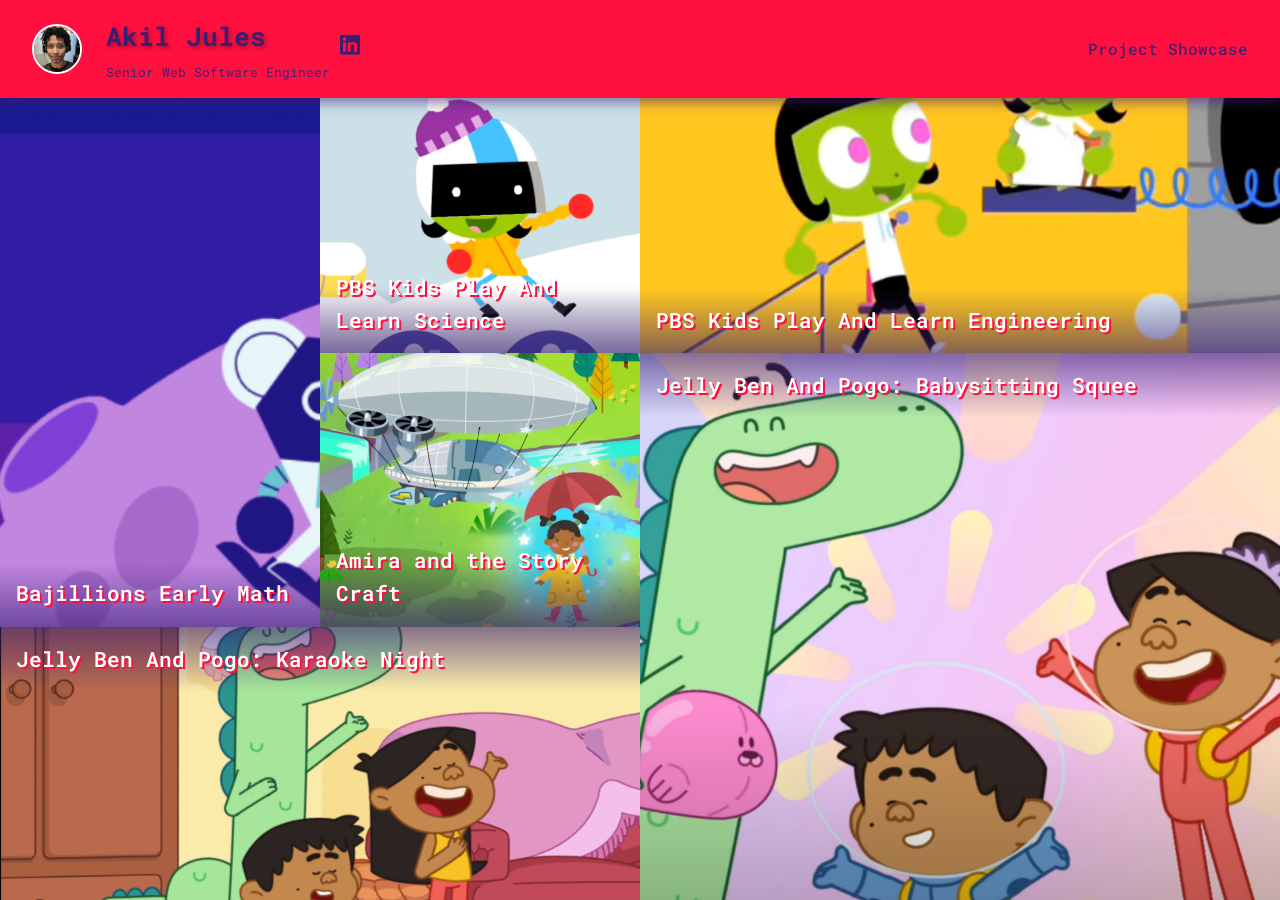
==== index.html @ 569464a8 "Initial commit: Portfolio showcase site with bento-style layout" ====
<!DOCTYPE html>
<html lang="en">
<head>
    <meta charset="UTF-8">
    <meta name="viewport" content="width=device-width, initial-scale=1.0">
    <title>Portfolio Showcase</title>
    <link rel="preconnect" href="https://fonts.googleapis.com">
    <link rel="preconnect" href="https://fonts.gstatic.com" crossorigin>
    <link href="https://fonts.googleapis.com/css2?family=Roboto+Mono:wght@400;600&display=swap" rel="stylesheet">
    <link rel="stylesheet" href="styles.css">
</head>
<body>
    <div class="container">
        <header class="header">
            <img src="./images/profile_picture.jpg" alt="Profile Picture" class="profile-picture">
            <div class="header-text">
                <h1>Akil Jules</h1>
                <p class="subtitle">Senior Web Software Engineer</p>
                <a href="https://www.linkedin.com/in/akiljules/" target="_blank" rel="noopener noreferrer" class="linkedin-link">
                    <svg class="linkedin-logo" viewBox="0 0 24 24" fill="none" xmlns="http://www.w3.org/2000/svg">
                        <path d="M20.447 20.452h-3.554v-5.569c0-1.328-.027-3.037-1.852-3.037-1.853 0-2.136 1.445-2.136 2.939v5.667H9.351V9h3.414v1.561h.046c.477-.9 1.637-1.85 3.37-1.85 3.601 0 4.267 2.37 4.267 5.455v6.286zM5.337 7.433c-1.144 0-2.063-.926-2.063-2.065 0-1.138.92-2.063 2.063-2.063 1.14 0 2.064.925 2.064 2.063 0 1.139-.925 2.065-2.064 2.065zm1.782 13.019H3.555V9h3.564v11.452zM22.225 0H1.771C.792 0 0 .774 0 1.729v20.542C0 23.227.792 24 1.771 24h20.451C23.2 24 24 23.227 24 22.271V1.729C24 .774 23.2 0 22.222 0h.003z"/>
                    </svg>
                </a>
            </div>
            <div class="header-right">
                <span class="project-showcase">Project Showcase</span>
            </div>
        </header>
        
        <main class="bento-grid" id="portfolio-grid">
            <!-- Cards will be dynamically generated here -->
        </main>
    </div>

    <!-- Modal for project details -->
    <div class="modal" id="project-modal">
        <div class="modal-content">
            <span class="close-btn" id="close-modal">&times;</span>
            <div class="modal-header">
                <h2 id="modal-title"></h2>
            </div>
            <div class="modal-body">
                <div class="project-description">
                    <p id="modal-description"></p>
                </div>
                <div class="image-gallery" id="modal-gallery">
                    <!-- Gallery images will be inserted here -->
                </div>
                <div class="modal-actions">
                    <a href="#" id="visit-source" class="visit-btn" target="_blank" rel="noopener noreferrer">
                        Visit Source
                    </a>
                </div>
            </div>
        </div>
    </div>

    <script src="script.js"></script>
</body>
</html>
---- styles.css ----
/* Font Face Declarations */
@font-face {
    font-family: 'Source Sans 3';
    src: url('./fonts/Source_Sans_3/SourceSans3-VariableFont_wght.ttf') format('truetype');
    font-weight: 200 900;
    font-style: normal;
    font-display: swap;
}

@font-face {
    font-family: 'Source Sans 3';
    src: url('./fonts/Source_Sans_3/SourceSans3-Italic-VariableFont_wght.ttf') format('truetype');
    font-weight: 200 900;
    font-style: italic;
    font-display: swap;
}

* {
    margin: 0;
    padding: 0;
    box-sizing: border-box;
}

body {
    font-family: 'Source Sans 3', -apple-system, BlinkMacSystemFont, 'Segoe UI', Roboto, Oxygen, Ubuntu, Cantarell, sans-serif;
    line-height: 1.6;
    color: #333;
    background: #381f74;
    min-height: 100vh;
    overflow-x: hidden;
    overflow-y: auto;
}

.container {
    max-width: 100%;
    width: 100%;
    height: 100vh;
    margin: 0;
    padding: 0;
    overflow-x: hidden;
    overflow-y: auto;
    padding-top: 80px;
}

.header {
    text-align: left;
    margin-bottom: 0;
    color: white;
    width: 100%;
    padding: 1rem 2rem;
    background: #ff103f;
    position: fixed;
    top: 0;
    left: 0;
    z-index: 1000;
    box-shadow: 0 4px 12px rgba(56, 31, 116, 0.6);
    display: flex;
    align-items: center;
    gap: 1rem;
}

.header-text {
    display: flex;
    flex-direction: column;
    gap: 0;
    margin-left: 0.5rem;
}

.header h1 {
    font-family: 'Roboto Mono', monospace;
    font-size: 1.6rem !important;
    font-weight: 600;
    margin: 0;
    color: #381f74;
}

.header .subtitle {
    font-family: 'Roboto Mono', monospace;
    font-size: 0.8rem;
    margin: -0.2rem 0 0 0;
    color: #381f74;
    opacity: 0.9;
}

.header .profile-picture {
    width: 50px;
    height: 50px;
    border-radius: 50%;
    object-fit: cover;
    border: 2px solid white;
}

.header-right {
    display: flex;
    align-items: center;
    justify-content: flex-end;
    margin-left: auto;
}

.project-showcase {
    font-family: 'Roboto Mono', monospace;
    font-size: 1rem;
    font-weight: 500;
    color: #381f74;
    opacity: 0.9;
}

.header-text {
    display: flex;
    flex-direction: column;
    gap: 0;
    margin-left: 0.5rem;
    position: relative;
}

.linkedin-link {
    position: absolute;
    right: -30px;
    top: 50%;
    transform: translateY(-50%);
    transition: all 0.2s ease;
}

.linkedin-link:hover {
    transform: translateY(-50%) scale(1.1);
}

.linkedin-link:hover .linkedin-logo {
    fill: #381f74;
}

.linkedin-logo {
    width: 20px;
    height: 20px;
    fill: #381f74;
    transition: fill 0.2s ease;
}

.header h1 {
    font-size: 3rem;
    font-weight: 700;
    margin-bottom: 0.5rem;
    text-shadow: 2px 2px 4px rgba(0,0,0,0.3);
}

.header p {
    font-size: 1.2rem;
    opacity: 0.9;
}

.bento-grid {
    display: grid;
    grid-template-columns: repeat(4, 1fr);
    gap: 0;
    grid-template-rows: repeat(3, 1fr);
    width: 100%;
    height: calc(100vh - 80px);
    margin: 0;
    overflow: hidden;
}

.project-card {
    background: none;
    border-radius: 0;
    padding: 0;
    cursor: pointer;
    transition: all 0.3s ease;
    box-shadow: none;
    backdrop-filter: none;
    border: none;
    position: relative;
    overflow: hidden;
    display: flex;
    flex-direction: column;
}

.project-card:hover {
    transform: scale(1.01);
    z-index: 10;
    /* Prevent overflow during hover */
    overflow: hidden;
    /* Ensure no layout shift */
    transform-origin: center;
    /* Add soft drop shadow and orange outer glow on hover */
    box-shadow: 2px 4px 3px rgba(56, 31, 116, 0.5), 0 0 15px rgba(255, 114, 16, 0.3);
    border: 2px solid #ff103f;
}

/* Hover overlay effect removed since overlay is gone */

/* Bottom gradient for title readability */
.project-card::after {
    content: '';
    position: absolute;
    bottom: 0;
    left: 0;
    right: 0;
    height: 4rem;
    background: linear-gradient(to top, rgba(56, 31, 116, 0.6) 0%, rgba(56, 31, 116, 0.3) 50%, transparent 100%);
    z-index: 2;
}

/* Top gradient and title positioning for truly bottom row cards */
.project-card:nth-child(5)::after,
.project-card:nth-child(6)::after {
    bottom: auto;
    top: 0;
    background: linear-gradient(to bottom, rgba(56, 31, 116, 0.6) 0%, rgba(56, 31, 116, 0.3) 50%, transparent 100%);
}

.project-card:nth-child(5) .card-title,
.project-card:nth-child(6) .card-title {
    bottom: auto;
    top: 1rem;
}

.card-image {
    position: absolute;
    top: 0;
    left: 0;
    width: 100%;
    height: 100%;
    object-fit: cover;
    border-radius: 0;
    margin: 0;
    z-index: 1;
}

.card-title {
    font-family: 'Roboto Mono', monospace;
    font-size: 1.3rem;
    font-weight: 600;
    margin-bottom: 0;
    color: white;
    position: absolute;
    bottom: 1rem;
    left: 1rem;
    right: 1rem;
    z-index: 3;
    text-shadow: 2px 2px 0px rgba(255, 16, 63, 1);
}

/* Preview text removed - only title shown on cards */

.card-large {
    grid-row: span 2;
}

.card-wide {
    grid-column: span 2;
}

/* Bento box layout with varying sizes */
.project-card:nth-child(1) { 
    grid-row: 1 / 3; 
    grid-column: 1 / 2;
}
.project-card:nth-child(2) { 
    grid-row: 1 / 2; 
    grid-column: 2 / 3;
}
.project-card:nth-child(3) { 
    grid-row: 1 / 2; 
    grid-column: 3 / 5; 
}
.project-card:nth-child(4) { 
    grid-row: 2 / 3; 
    grid-column: 2 / 3;
}
.project-card:nth-child(5) { 
    grid-row: 2 / 4; 
    grid-column: 3 / 5;
}
.project-card:nth-child(6) { 
    grid-row: 3 / 4; 
    grid-column: 1 / 3;
}

/* Modal Styles */
.modal {
    display: none;
    position: fixed;
    z-index: 1000;
    left: 0;
    top: 0;
    width: 100%;
    height: 100%;
    background-color: rgba(0,0,0,0.8);
    backdrop-filter: blur(5px);
}

.modal-content {
    background: #ff103f;
    margin: 2% auto;
    padding: 0;
    border-radius: 0;
    width: 90%;
    max-width: 800px;
    max-height: 90vh;
    overflow-y: auto;
    position: relative;
    animation: modalSlideIn 0.3s ease;
}

@keyframes modalSlideIn {
    from {
        opacity: 0;
        transform: translateY(-50px);
    }
    to {
        opacity: 1;
        transform: translateY(0);
    }
}

.close-btn {
    position: absolute;
    top: 15px;
    right: 25px;
    color: white;
    font-size: 28px;
    font-weight: bold;
    cursor: pointer;
    z-index: 1001;
    background: #ff103f;
    border-radius: 0;
    width: 40px;
    height: 40px;
    display: flex;
    align-items: center;
    justify-content: center;
    border: 2px solid white;
}

.close-btn:hover {
    color: #000;
}

.modal-header {
    padding: 2rem 2rem 1rem 2rem;
    border-bottom: 1px solid #e2e8f0;
    background: #381f74;
}

.modal-header h2 {
    font-family: 'Roboto Mono', monospace;
    font-size: 2rem;
    color: white;
    margin: 0;
}

.modal-body {
    padding: 2rem;
}

.project-description {
    margin-bottom: 2rem;
}

.project-description p {
    font-family: 'Source Sans 3', sans-serif;
    font-size: 1.1rem;
    line-height: 1.7;
    color: #381f74;
}

.image-gallery {
    margin-bottom: 2rem;
}

.gallery-grid {
    display: grid;
    grid-template-columns: repeat(auto-fit, minmax(200px, 1fr));
    gap: 1rem;
    margin-top: 1rem;
}

.gallery-image {
    width: 100%;
    height: 150px;
    object-fit: cover;
    border-radius: 8px;
    border: 1px solid #e2e8f0;
    transition: transform 0.2s ease;
}

.gallery-image:hover {
    transform: scale(1.05);
}

.modal-actions {
    text-align: center;
}

.visit-btn {
    display: inline-block;
    background: #ff103f;
    color: white;
    text-decoration: none;
    padding: 22px 44px;
    border-radius: 0;
    font-family: 'Roboto Mono', monospace;
    font-weight: 600;
    font-size: 1.2rem;
    transition: all 0.3s ease;
    border: 2px solid white;
}

.visit-btn:hover {
    transform: translateY(-2px);
    box-shadow: 0 6px 20px rgba(102, 126, 234, 0.4);
}

/* Mobile Responsive */
@media (max-width: 768px) {
    .container {
        padding: 0;
        padding-top: 70px;
    }
    
    .header {
        padding: 0.75rem 1rem;
    }
    
    .header h1 {
        font-size: 1.2rem !important;
    }
    
    .header .subtitle {
        font-size: 0.7rem;
    }
    
    .header .profile-picture {
        width: 40px;
        height: 40px;
    }
    
    .header h1 {
        font-size: 2rem;
    }
    
    .bento-grid {
        grid-template-columns: 1fr;
        gap: 0;
        grid-template-rows: repeat(6, 1fr);
        height: calc(100vh - 80px);
    }
    
    /* Remove bento variations on mobile for consistency */
    .project-card:nth-child(1),
    .project-card:nth-child(2),
    .project-card:nth-child(3),
    .project-card:nth-child(4),
    .project-card:nth-child(5),
    .project-card:nth-child(6) {
        grid-row: span 1;
        grid-column: span 1;
    }
    
    .project-card {
        padding: 0;
    }
    
    .card-title {
        bottom: 1rem;
        left: 1rem;
        right: 1rem;
    }
    
    /* Top positioning for bottom row cards on mobile */
    .project-card:nth-child(5) .card-title,
    .project-card:nth-child(6) .card-title {
        bottom: auto;
        top: 1rem;
    }
    
    /* Preview text removed on mobile */
    
    .modal-content {
        width: 95%;
        margin: 5% auto;
        max-height: 85vh;
    }
    
    .modal-header,
    .modal-body {
        padding: 1rem;
    }
    
    .modal-header h2 {
    font-size: 1.5rem;
    color: white;
}
    
    .gallery-grid {
        grid-template-columns: 1fr;
    }
    
    .gallery-image {
        height: 200px;
    }
}

@media (max-width: 480px) {
    .container {
        padding-top: 60px;
    }
    
    .header {
        padding: 0.5rem 0.75rem;
    }
    
    .header h1 {
        font-size: 1rem !important;
    }
    
    .header .subtitle {
        font-size: 0.6rem;
    }
    
    .header .profile-picture {
        width: 35px;
        height: 35px;
    }
    
    .bento-grid {
        grid-template-columns: 1fr;
        grid-template-rows: repeat(6, 1fr);
        height: calc(100vh - 60px);
    }
    
    .project-card {
        padding: 0;
    }
    
    .card-title {
        bottom: 0.75rem;
        left: 0.75rem;
        right: 0.75rem;
        font-size: 1rem;
    }
    
    /* Top positioning for bottom row cards on small mobile */
    .project-card:nth-child(5) .card-title,
    .project-card:nth-child(6) .card-title {
        bottom: auto;
        top: 0.75rem;
    }
    
    /* Preview text removed on mobile */
    
    .card-title {
        font-size: 1.1rem;
    }
}
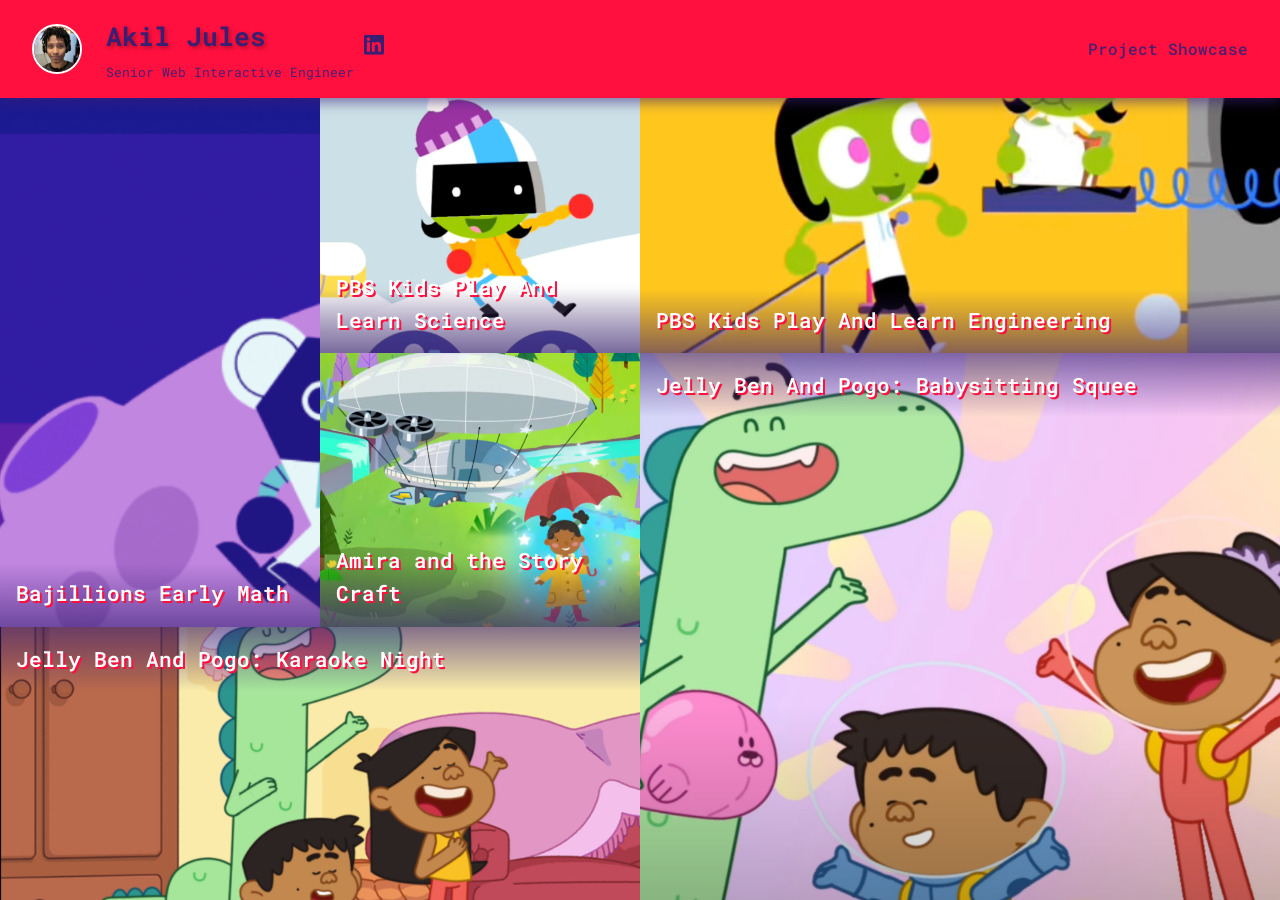
==== commit 2dc2e059: "Updating Title" ====
--- a/index.html
+++ b/index.html
@@ -15,7 +15,7 @@
             <img src="./images/profile_picture.jpg" alt="Profile Picture" class="profile-picture">
             <div class="header-text">
                 <h1>Akil Jules</h1>
-                <p class="subtitle">Senior Web Software Engineer</p>
+                <p class="subtitle">Senior Web Interactive Engineer</p>
                 <a href="https://www.linkedin.com/in/akiljules/" target="_blank" rel="noopener noreferrer" class="linkedin-link">
                     <svg class="linkedin-logo" viewBox="0 0 24 24" fill="none" xmlns="http://www.w3.org/2000/svg">
                         <path d="M20.447 20.452h-3.554v-5.569c0-1.328-.027-3.037-1.852-3.037-1.853 0-2.136 1.445-2.136 2.939v5.667H9.351V9h3.414v1.561h.046c.477-.9 1.637-1.85 3.37-1.85 3.601 0 4.267 2.37 4.267 5.455v6.286zM5.337 7.433c-1.144 0-2.063-.926-2.063-2.065 0-1.138.92-2.063 2.063-2.063 1.14 0 2.064.925 2.064 2.063 0 1.139-.925 2.065-2.064 2.065zm1.782 13.019H3.555V9h3.564v11.452zM22.225 0H1.771C.792 0 0 .774 0 1.729v20.542C0 23.227.792 24 1.771 24h20.451C23.2 24 24 23.227 24 22.271V1.729C24 .774 23.2 0 22.222 0h.003z"/>
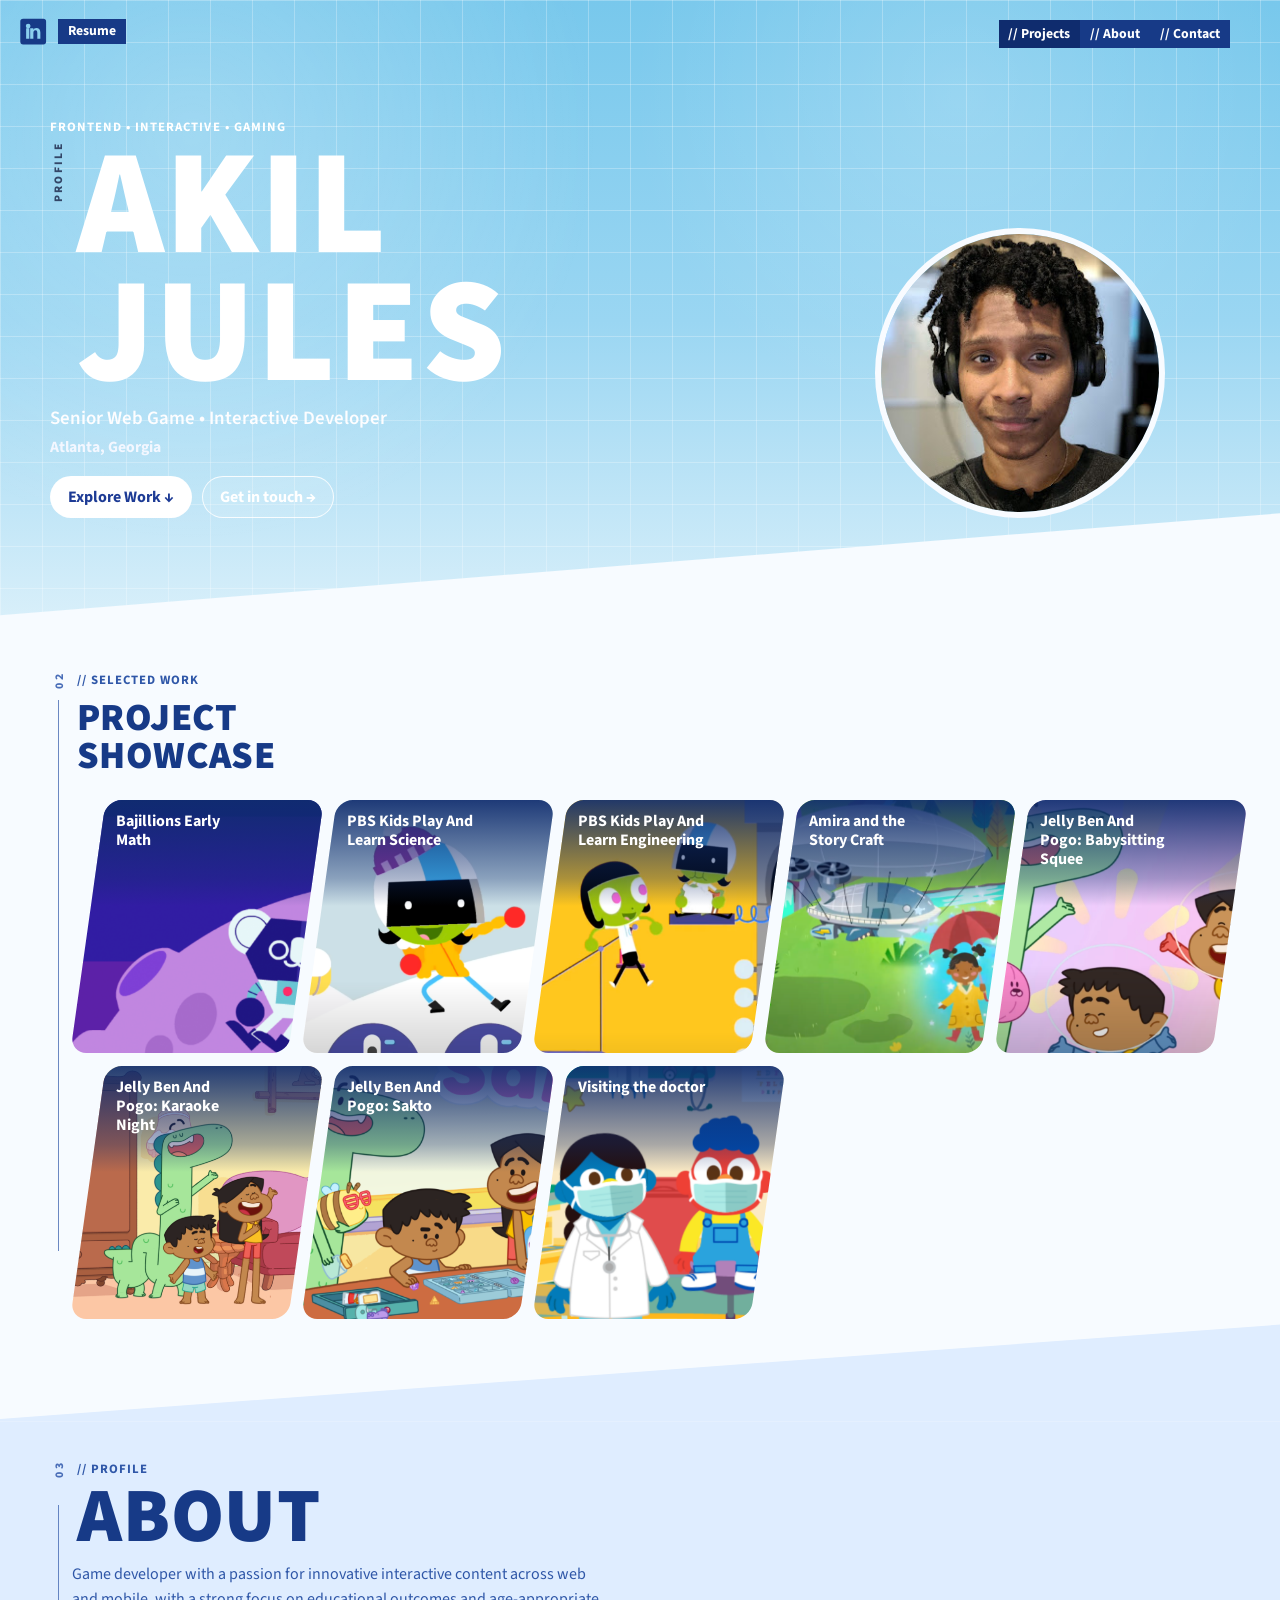
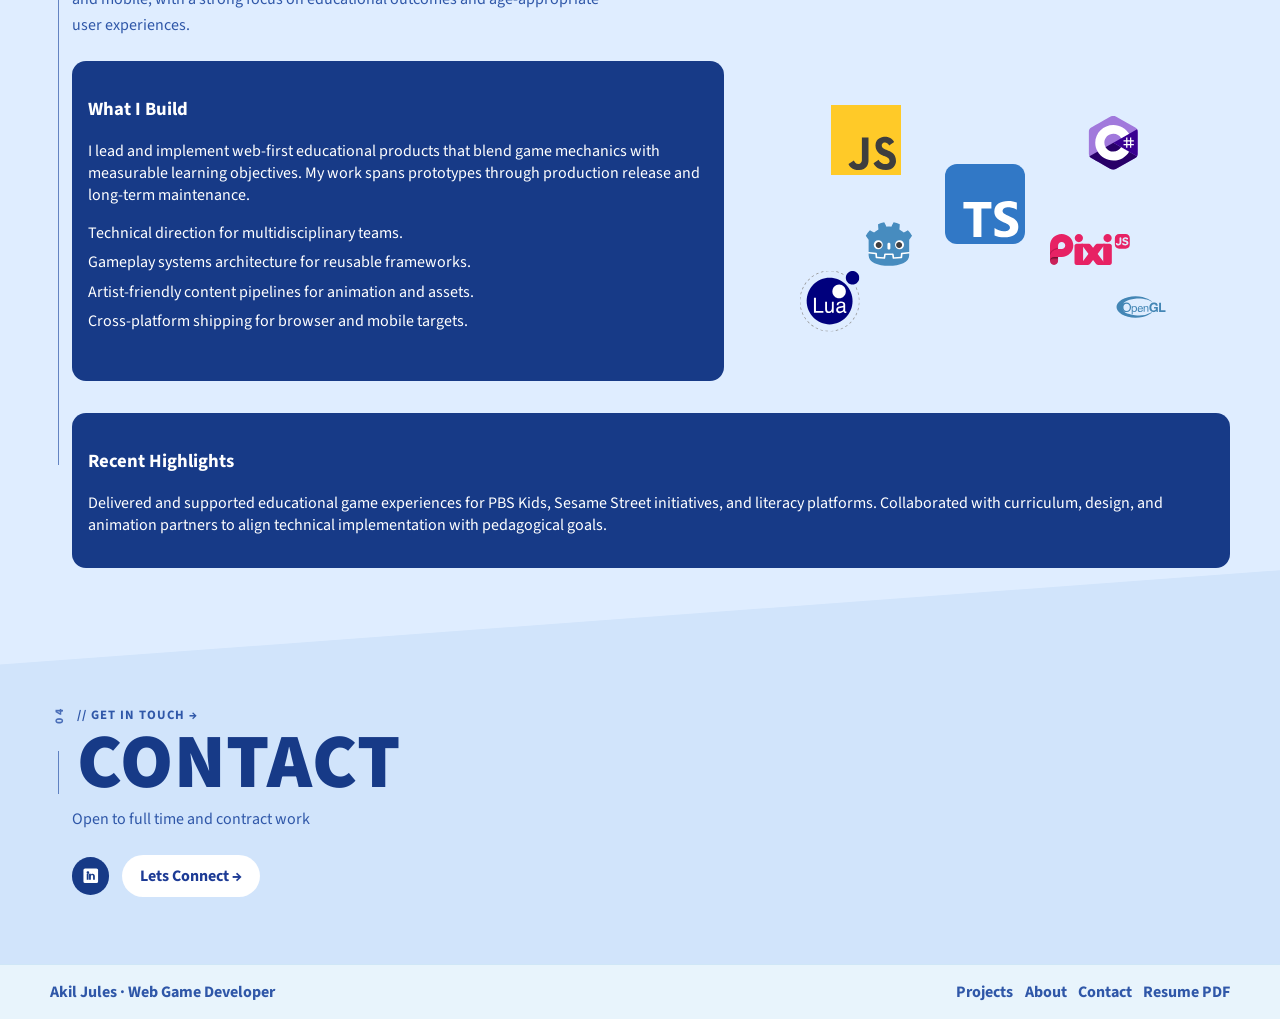
==== commit 018ed2d1: "2026 revamp" ====
--- a/index.html
+++ b/index.html
@@ -3,58 +3,202 @@
 <head>
     <meta charset="UTF-8">
     <meta name="viewport" content="width=device-width, initial-scale=1.0">
-    <title>Portfolio Showcase</title>
-    <link rel="preconnect" href="https://fonts.googleapis.com">
-    <link rel="preconnect" href="https://fonts.gstatic.com" crossorigin>
-    <link href="https://fonts.googleapis.com/css2?family=Roboto+Mono:wght@400;600&display=swap" rel="stylesheet">
+    <title>Akil Jules | Interactive Learning Projects</title>
+    <meta name="description" content="Portfolio of Akil Jules, Senior Web Game Developer specializing in educational interactive experiences using PixiJS, Three.js, and modern web frameworks.">
     <link rel="stylesheet" href="styles.css">
 </head>
-<body>
-    <div class="container">
-        <header class="header">
-            <img src="./images/profile_picture.jpg" alt="Profile Picture" class="profile-picture">
-            <div class="header-text">
-                <h1>Akil Jules</h1>
-                <p class="subtitle">Senior Web Interactive Engineer</p>
-                <a href="https://www.linkedin.com/in/akiljules/" target="_blank" rel="noopener noreferrer" class="linkedin-link">
-                    <svg class="linkedin-logo" viewBox="0 0 24 24" fill="none" xmlns="http://www.w3.org/2000/svg">
-                        <path d="M20.447 20.452h-3.554v-5.569c0-1.328-.027-3.037-1.852-3.037-1.853 0-2.136 1.445-2.136 2.939v5.667H9.351V9h3.414v1.561h.046c.477-.9 1.637-1.85 3.37-1.85 3.601 0 4.267 2.37 4.267 5.455v6.286zM5.337 7.433c-1.144 0-2.063-.926-2.063-2.065 0-1.138.92-2.063 2.063-2.063 1.14 0 2.064.925 2.064 2.063 0 1.139-.925 2.065-2.064 2.065zm1.782 13.019H3.555V9h3.564v11.452zM22.225 0H1.771C.792 0 0 .774 0 1.729v20.542C0 23.227.792 24 1.771 24h20.451C23.2 24 24 23.227 24 22.271V1.729C24 .774 23.2 0 22.222 0h.003z"/>
-                    </svg>
-                </a>
-            </div>
-            <div class="header-right">
-                <span class="project-showcase">Project Showcase</span>
-            </div>
-        </header>
-        
-        <main class="bento-grid" id="portfolio-grid">
-            <!-- Cards will be dynamically generated here -->
-        </main>
+<body id="top" data-page="home">
+    <header class="site-header">
+        <div class="shell nav-wrap">
+            <a class="brand" href="index.html" aria-label="Home"></a>
+            <button class="menu-toggle" id="menu-toggle" aria-expanded="false" aria-controls="site-nav" aria-label="Toggle navigation">
+                <span class="menu-toggle-icon" aria-hidden="true"></span>
+            </button>
+            <nav id="site-nav" class="site-nav" aria-label="Primary navigation">
+                <a href="#projects" class="is-active"> // Projects</a>
+                <a href="#about">// About</a>
+                <a href="#contact">// Contact</a>
+            </nav>
+        </div>
+    </header>
+    <div class="resume-float-wrap">
+        <a class="linkedin-float" href="https://www.linkedin.com/in/akiljules/" target="_blank" rel="noopener noreferrer" aria-label="LinkedIn profile">
+            <svg viewBox="0 0 24 24" xmlns="http://www.w3.org/2000/svg" focusable="false" aria-hidden="true">
+                <path d="M19 3A2 2 0 0 1 21 5v14a2 2 0 0 1-2 2H5a2 2 0 0 1-2-2V5a2 2 0 0 1 2-2h14zm-9.1 6.74H7.07V17h2.83V9.74zM8.49 6.5a1.64 1.64 0 1 0 0 3.28 1.64 1.64 0 0 0 0-3.28zM17 12.66c0-2.18-1.17-3.2-2.74-3.2-1.26 0-1.82.69-2.13 1.18v-1h-2.83V17h2.83v-3.9c0-1.03.2-2.03 1.47-2.03 1.25 0 1.27 1.17 1.27 2.1V17H17v-4.34z" fill="currentColor"/>
+            </svg>
+        </a>
+        <a class="resume-float" href="resume.pdf" target="_blank" rel="noopener noreferrer">Resume</a>
     </div>
 
-    <!-- Modal for project details -->
-    <div class="modal" id="project-modal">
-        <div class="modal-content">
-            <span class="close-btn" id="close-modal">&times;</span>
-            <div class="modal-header">
-                <h2 id="modal-title"></h2>
-            </div>
-            <div class="modal-body">
-                <div class="project-description">
-                    <p id="modal-description"></p>
-                </div>
-                <div class="image-gallery" id="modal-gallery">
-                    <!-- Gallery images will be inserted here -->
-                </div>
-                <div class="modal-actions">
-                    <a href="#" id="visit-source" class="visit-btn" target="_blank" rel="noopener noreferrer">
-                        Visit Source
+    <main>
+        <section class="hero">
+            <div class="hero-grid" aria-hidden="true"></div>
+            <div class="shell hero-content">
+                <article class="hero-panel">
+                    <div class="hero-text">
+                        <p class="eyebrow">FRONTEND • INTERACTIVE • GAMING</p>
+                        <div class="hero-name-wrap" aria-label="Akil Jules">
+                            <p class="hero-name-tag">PROFILE</p>
+                            <h1 class="hero-name">
+                                <span>AKIL</span>
+                                <span>JULES</span>
+                            </h1>
+                        </div>
+                        <p class="hero-copy">Senior Web Game • Interactive Developer</p>
+                        <p class="hero-location">Atlanta, Georgia</p>
+                        <div class="hero-actions">
+                            <a class="btn btn-solid" href="#projects">Explore Work ↓</a>
+                            <a class="btn btn-ghost" href="#contact">Get in touch →</a>
+                        </div>
+                    </div>
+                    <div class="hero-art" aria-hidden="true">
+                        <div class="hero-art-frame">
+                            <img src="images/profile_picture.jpg" alt="" class="hero-art-image">
+                        </div>
+                    </div>
+                </article>
+                </div>
+            <div class="hero-bottom-ribbon" aria-hidden="true">
+                <span>PIXIJS</span>
+                <span>THREE.JS</span>
+                <span>PHASER</span>
+                <span>UNITY</span>
+                <span>WEBGL</span>
+                <span>REACT</span>
+            </div>
+        </section>
+
+        <section class="scroll-section" id="projects">
+            <div class="shell projects-layout">
+                <div class="section-heading">
+                    <div class="section-title-wrap" aria-label="Project Showcase">
+                        <p class="section-eyebrow">// Selected Work</p>
+                        <p class="section-index">02</p>
+                        <div class="section-title-main">
+                            <h2 class="section-display-title">
+                                <span>PROJECT</span>
+                                <span>SHOWCASE</span>
+                            </h2>
+                        </div>
+                    </div>
+                </div>
+
+                <div class="projects-gallery">
+                    <div id="projects-grid" class="projects-grid" aria-live="polite"></div>
+                    <p id="projects-empty" class="projects-empty" hidden>No projects match this search yet.</p>
+                </div>
+            </div>
+        </section>
+
+        <section class="scroll-section" id="about">
+            <div class="shell">
+                <div class="section-title-wrap" aria-label="About">
+                    <p class="section-eyebrow">// Profile</p>
+                    <p class="section-index">03</p>
+                    <div class="section-title-main">
+                        <h2 class="section-display-title">
+                            <span>ABOUT</span>
+                        </h2>
+                    </div>
+                </div>
+                <p class="page-intro">Game developer with a passion for innovative interactive content across web and mobile, with a strong focus on educational outcomes and age-appropriate user experiences.</p>
+
+                <section class="content-grid">
+                    <article class="card">
+                        <h3>What I Build</h3>
+                        <p>I lead and implement web-first educational products that blend game mechanics with measurable learning objectives. My work spans prototypes through production release and long-term maintenance.</p>
+                        <ul class="clean-list">
+                            <li>Technical direction for multidisciplinary teams.</li>
+                            <li>Gameplay systems architecture for reusable frameworks.</li>
+                            <li>Artist-friendly content pipelines for animation and assets.</li>
+                            <li>Cross-platform shipping for browser and mobile targets.</li>
+                        </ul>
+                    </article>
+
+                    <aside class="card stack-card">
+                        <div class="stack-icons" aria-label="Core languages">
+                            <div class="stack-icon" aria-label="JavaScript">
+                                <img class="stack-glyph" src="images/js-svgrepo-com.svg" alt="JavaScript logo" loading="lazy">
+                            </div>
+                            <div class="stack-icon" aria-label="TypeScript">
+                                <img class="stack-glyph" src="images/typescript-svgrepo-com.svg" alt="TypeScript logo" loading="lazy">
+                            </div>
+                            <div class="stack-icon" aria-label="C Sharp">
+                                <img class="stack-glyph" src="images/c-sharp-svgrepo-com.svg" alt="C Sharp logo" loading="lazy">
+                            </div>
+                            <div class="stack-icon" aria-label="Lua">
+                                <img class="stack-glyph" src="images/lua-svgrepo-com.svg" alt="Lua logo" loading="lazy">
+                            </div>
+                            <div class="stack-icon" aria-label="GLSL">
+                                <img class="stack-glyph" src="images/glsl-svgrepo-com.svg" alt="GLSL logo" loading="lazy">
+                            </div>
+                            <div class="stack-icon" aria-label="PixiJS">
+                                <img class="stack-glyph" src="images/pixijs-logo-transparent-dark.svg" alt="PixiJS logo" loading="lazy">
+                            </div>
+                            <div class="stack-icon" aria-label="Godot">
+                                <img class="stack-glyph" src="images/Godot_icon.svg" alt="Godot logo" loading="lazy">
+                            </div>
+                        </div>
+                    </aside>
+                </section>
+
+                <section class="card section-card-tail">
+                    <h3>Recent Highlights</h3>
+                    <p>Delivered and supported educational game experiences for PBS Kids, Sesame Street initiatives, and literacy platforms. Collaborated with curriculum, design, and animation partners to align technical implementation with pedagogical goals.</p>
+                </section>
+            </div>
+        </section>
+
+        <section class="scroll-section" id="contact">
+            <div class="shell">
+                <div class="section-title-wrap" aria-label="Contact">
+                    <p class="section-eyebrow">// Get In Touch →</p>
+                    <p class="section-index">04</p>
+                    <div class="section-title-main">
+                        <h2 class="section-display-title">
+                            <span>CONTACT</span>
+                        </h2>
+                    </div>
+                </div>
+                <p class="page-intro">Open to full time and contract work</p>
+
+                <section class="contact-cta-row" aria-label="Contact actions">
+                    <a class="linkedin-round" href="https://www.linkedin.com/in/akiljules/" target="_blank" rel="noopener noreferrer" aria-label="LinkedIn profile">
+                        <svg viewBox="0 0 24 24" xmlns="http://www.w3.org/2000/svg" focusable="false" aria-hidden="true">
+                            <path d="M19 3A2 2 0 0 1 21 5v14a2 2 0 0 1-2 2H5a2 2 0 0 1-2-2V5a2 2 0 0 1 2-2h14zm-9.1 6.74H7.07V17h2.83V9.74zM8.49 6.5a1.64 1.64 0 1 0 0 3.28 1.64 1.64 0 0 0 0-3.28zM17 12.66c0-2.18-1.17-3.2-2.74-3.2-1.26 0-1.82.69-2.13 1.18v-1h-2.83V17h2.83v-3.9c0-1.03.2-2.03 1.47-2.03 1.25 0 1.27 1.17 1.27 2.1V17H17v-4.34z" fill="currentColor"/>
+                        </svg>
                     </a>
-                </div>
+                    <a class="btn btn-solid" href="mailto:akil@animystic.io">Lets Connect →</a>
+                </section>
+            </div>
+        </section>
+    </main>
+
+    <footer class="site-footer">
+        <div class="shell footer-wrap">
+            <p>Akil Jules · Web Game Developer</p>
+            <div>
+                <a href="#projects">Projects</a>
+                <a href="#about">About</a>
+                <a href="#contact">Contact</a>
+                <a href="resume.pdf" target="_blank" rel="noopener noreferrer">Resume PDF</a>
             </div>
         </div>
-    </div>
-
-    <script src="script.js"></script>
+    </footer>
+
+    <dialog class="project-dialog" id="project-dialog">
+        <article>
+            <button class="dialog-close" id="dialog-close" aria-label="Close project details">X</button>
+            <p class="eyebrow" id="dialog-tag">Project</p>
+            <h3 id="dialog-title"></h3>
+            <p id="dialog-description"></p>
+            <div class="dialog-actions">
+                <a id="dialog-link" class="btn btn-solid" href="#" target="_blank" rel="noopener noreferrer">See Project Live →</a>
+            </div>
+            <div id="dialog-gallery" class="dialog-gallery"></div>
+        </article>
+    </dialog>
+
+    <script src="script.js" defer></script>
 </body>
 </html>
--- a/styles.css
+++ b/styles.css
@@ -1,555 +1,1188 @@
-/* Font Face Declarations */
-@font-face {
-    font-family: 'Source Sans 3';
-    src: url('./fonts/Source_Sans_3/SourceSans3-VariableFont_wght.ttf') format('truetype');
-    font-weight: 200 900;
-    font-style: normal;
-    font-display: swap;
-}
-
-@font-face {
-    font-family: 'Source Sans 3';
-    src: url('./fonts/Source_Sans_3/SourceSans3-Italic-VariableFont_wght.ttf') format('truetype');
-    font-weight: 200 900;
-    font-style: italic;
-    font-display: swap;
-}
-
-* {
-    margin: 0;
-    padding: 0;
-    box-sizing: border-box;
-}
-
-body {
-    font-family: 'Source Sans 3', -apple-system, BlinkMacSystemFont, 'Segoe UI', Roboto, Oxygen, Ubuntu, Cantarell, sans-serif;
-    line-height: 1.6;
-    color: #333;
-    background: #381f74;
-    min-height: 100vh;
-    overflow-x: hidden;
-    overflow-y: auto;
-}
-
-.container {
-    max-width: 100%;
-    width: 100%;
-    height: 100vh;
-    margin: 0;
-    padding: 0;
-    overflow-x: hidden;
-    overflow-y: auto;
-    padding-top: 80px;
-}
-
-.header {
-    text-align: left;
-    margin-bottom: 0;
-    color: white;
-    width: 100%;
-    padding: 1rem 2rem;
-    background: #ff103f;
-    position: fixed;
-    top: 0;
-    left: 0;
-    z-index: 1000;
-    box-shadow: 0 4px 12px rgba(56, 31, 116, 0.6);
-    display: flex;
-    align-items: center;
-    gap: 1rem;
-}
-
-.header-text {
-    display: flex;
-    flex-direction: column;
-    gap: 0;
-    margin-left: 0.5rem;
-}
-
-.header h1 {
-    font-family: 'Roboto Mono', monospace;
-    font-size: 1.6rem !important;
-    font-weight: 600;
-    margin: 0;
-    color: #381f74;
-}
-
-.header .subtitle {
-    font-family: 'Roboto Mono', monospace;
-    font-size: 0.8rem;
-    margin: -0.2rem 0 0 0;
-    color: #381f74;
-    opacity: 0.9;
-}
-
-.header .profile-picture {
-    width: 50px;
-    height: 50px;
-    border-radius: 50%;
-    object-fit: cover;
-    border: 2px solid white;
-}
-
-.header-right {
-    display: flex;
-    align-items: center;
-    justify-content: flex-end;
-    margin-left: auto;
-}
-
-.project-showcase {
-    font-family: 'Roboto Mono', monospace;
-    font-size: 1rem;
-    font-weight: 500;
-    color: #381f74;
-    opacity: 0.9;
-}
-
-.header-text {
-    display: flex;
-    flex-direction: column;
-    gap: 0;
-    margin-left: 0.5rem;
-    position: relative;
-}
-
-.linkedin-link {
-    position: absolute;
-    right: -30px;
-    top: 50%;
-    transform: translateY(-50%);
-    transition: all 0.2s ease;
-}
-
-.linkedin-link:hover {
-    transform: translateY(-50%) scale(1.1);
-}
-
-.linkedin-link:hover .linkedin-logo {
-    fill: #381f74;
-}
-
-.linkedin-logo {
-    width: 20px;
-    height: 20px;
-    fill: #381f74;
-    transition: fill 0.2s ease;
-}
-
-.header h1 {
-    font-size: 3rem;
-    font-weight: 700;
-    margin-bottom: 0.5rem;
-    text-shadow: 2px 2px 4px rgba(0,0,0,0.3);
-}
-
-.header p {
-    font-size: 1.2rem;
-    opacity: 0.9;
-}
-
-.bento-grid {
-    display: grid;
-    grid-template-columns: repeat(4, 1fr);
-    gap: 0;
-    grid-template-rows: repeat(3, 1fr);
-    width: 100%;
-    height: calc(100vh - 80px);
-    margin: 0;
-    overflow: hidden;
-}
-
-.project-card {
-    background: none;
-    border-radius: 0;
-    padding: 0;
-    cursor: pointer;
-    transition: all 0.3s ease;
-    box-shadow: none;
-    backdrop-filter: none;
-    border: none;
-    position: relative;
-    overflow: hidden;
-    display: flex;
-    flex-direction: column;
-}
-
-.project-card:hover {
-    transform: scale(1.01);
-    z-index: 10;
-    /* Prevent overflow during hover */
-    overflow: hidden;
-    /* Ensure no layout shift */
-    transform-origin: center;
-    /* Add soft drop shadow and orange outer glow on hover */
-    box-shadow: 2px 4px 3px rgba(56, 31, 116, 0.5), 0 0 15px rgba(255, 114, 16, 0.3);
-    border: 2px solid #ff103f;
-}
-
-/* Hover overlay effect removed since overlay is gone */
-
-/* Bottom gradient for title readability */
-.project-card::after {
-    content: '';
-    position: absolute;
-    bottom: 0;
-    left: 0;
-    right: 0;
-    height: 4rem;
-    background: linear-gradient(to top, rgba(56, 31, 116, 0.6) 0%, rgba(56, 31, 116, 0.3) 50%, transparent 100%);
-    z-index: 2;
-}
-
-/* Top gradient and title positioning for truly bottom row cards */
-.project-card:nth-child(5)::after,
-.project-card:nth-child(6)::after {
-    bottom: auto;
-    top: 0;
-    background: linear-gradient(to bottom, rgba(56, 31, 116, 0.6) 0%, rgba(56, 31, 116, 0.3) 50%, transparent 100%);
-}
-
-.project-card:nth-child(5) .card-title,
-.project-card:nth-child(6) .card-title {
-    bottom: auto;
-    top: 1rem;
-}
-
-.card-image {
-    position: absolute;
-    top: 0;
-    left: 0;
-    width: 100%;
-    height: 100%;
-    object-fit: cover;
-    border-radius: 0;
-    margin: 0;
-    z-index: 1;
-}
-
-.card-title {
-    font-family: 'Roboto Mono', monospace;
-    font-size: 1.3rem;
-    font-weight: 600;
-    margin-bottom: 0;
-    color: white;
-    position: absolute;
-    bottom: 1rem;
-    left: 1rem;
-    right: 1rem;
-    z-index: 3;
-    text-shadow: 2px 2px 0px rgba(255, 16, 63, 1);
-}
-
-/* Preview text removed - only title shown on cards */
-
-.card-large {
-    grid-row: span 2;
-}
-
-.card-wide {
-    grid-column: span 2;
-}
-
-/* Bento box layout with varying sizes */
-.project-card:nth-child(1) { 
-    grid-row: 1 / 3; 
-    grid-column: 1 / 2;
-}
-.project-card:nth-child(2) { 
-    grid-row: 1 / 2; 
-    grid-column: 2 / 3;
-}
-.project-card:nth-child(3) { 
-    grid-row: 1 / 2; 
-    grid-column: 3 / 5; 
-}
-.project-card:nth-child(4) { 
-    grid-row: 2 / 3; 
-    grid-column: 2 / 3;
-}
-.project-card:nth-child(5) { 
-    grid-row: 2 / 4; 
-    grid-column: 3 / 5;
-}
-.project-card:nth-child(6) { 
-    grid-row: 3 / 4; 
-    grid-column: 1 / 3;
-}
-
-/* Modal Styles */
-.modal {
-    display: none;
-    position: fixed;
-    z-index: 1000;
-    left: 0;
-    top: 0;
-    width: 100%;
-    height: 100%;
-    background-color: rgba(0,0,0,0.8);
-    backdrop-filter: blur(5px);
-}
-
-.modal-content {
-    background: #ff103f;
-    margin: 2% auto;
-    padding: 0;
-    border-radius: 0;
-    width: 90%;
-    max-width: 800px;
-    max-height: 90vh;
-    overflow-y: auto;
-    position: relative;
-    animation: modalSlideIn 0.3s ease;
-}
-
-@keyframes modalSlideIn {
-    from {
-        opacity: 0;
-        transform: translateY(-50px);
-    }
-    to {
-        opacity: 1;
-        transform: translateY(0);
-    }
-}
-
-.close-btn {
-    position: absolute;
-    top: 15px;
-    right: 25px;
-    color: white;
-    font-size: 28px;
-    font-weight: bold;
-    cursor: pointer;
-    z-index: 1001;
-    background: #ff103f;
-    border-radius: 0;
-    width: 40px;
-    height: 40px;
-    display: flex;
-    align-items: center;
-    justify-content: center;
-    border: 2px solid white;
-}
-
-.close-btn:hover {
-    color: #000;
-}
-
-.modal-header {
-    padding: 2rem 2rem 1rem 2rem;
-    border-bottom: 1px solid #e2e8f0;
-    background: #381f74;
-}
-
-.modal-header h2 {
-    font-family: 'Roboto Mono', monospace;
-    font-size: 2rem;
-    color: white;
-    margin: 0;
-}
-
-.modal-body {
-    padding: 2rem;
-}
-
-.project-description {
-    margin-bottom: 2rem;
-}
-
-.project-description p {
-    font-family: 'Source Sans 3', sans-serif;
-    font-size: 1.1rem;
-    line-height: 1.7;
-    color: #381f74;
-}
-
-.image-gallery {
-    margin-bottom: 2rem;
-}
-
-.gallery-grid {
-    display: grid;
-    grid-template-columns: repeat(auto-fit, minmax(200px, 1fr));
-    gap: 1rem;
-    margin-top: 1rem;
-}
-
-.gallery-image {
-    width: 100%;
-    height: 150px;
-    object-fit: cover;
-    border-radius: 8px;
-    border: 1px solid #e2e8f0;
-    transition: transform 0.2s ease;
-}
-
-.gallery-image:hover {
-    transform: scale(1.05);
-}
-
-.modal-actions {
-    text-align: center;
-}
-
-.visit-btn {
-    display: inline-block;
-    background: #ff103f;
-    color: white;
-    text-decoration: none;
-    padding: 22px 44px;
-    border-radius: 0;
-    font-family: 'Roboto Mono', monospace;
-    font-weight: 600;
-    font-size: 1.2rem;
-    transition: all 0.3s ease;
-    border: 2px solid white;
-}
-
-.visit-btn:hover {
-    transform: translateY(-2px);
-    box-shadow: 0 6px 20px rgba(102, 126, 234, 0.4);
-}
-
-/* Mobile Responsive */
-@media (max-width: 768px) {
-    .container {
-        padding: 0;
-        padding-top: 70px;
-    }
-    
-    .header {
-        padding: 0.75rem 1rem;
-    }
-    
-    .header h1 {
-        font-size: 1.2rem !important;
-    }
-    
-    .header .subtitle {
-        font-size: 0.7rem;
-    }
-    
-    .header .profile-picture {
-        width: 40px;
-        height: 40px;
-    }
-    
-    .header h1 {
-        font-size: 2rem;
-    }
-    
-    .bento-grid {
-        grid-template-columns: 1fr;
-        gap: 0;
-        grid-template-rows: repeat(6, 1fr);
-        height: calc(100vh - 80px);
-    }
-    
-    /* Remove bento variations on mobile for consistency */
-    .project-card:nth-child(1),
-    .project-card:nth-child(2),
-    .project-card:nth-child(3),
-    .project-card:nth-child(4),
-    .project-card:nth-child(5),
-    .project-card:nth-child(6) {
-        grid-row: span 1;
-        grid-column: span 1;
-    }
-    
-    .project-card {
-        padding: 0;
-    }
-    
-    .card-title {
-        bottom: 1rem;
-        left: 1rem;
-        right: 1rem;
-    }
-    
-    /* Top positioning for bottom row cards on mobile */
-    .project-card:nth-child(5) .card-title,
-    .project-card:nth-child(6) .card-title {
-        bottom: auto;
-        top: 1rem;
-    }
-    
-    /* Preview text removed on mobile */
-    
-    .modal-content {
-        width: 95%;
-        margin: 5% auto;
-        max-height: 85vh;
-    }
-    
-    .modal-header,
-    .modal-body {
-        padding: 1rem;
-    }
-    
-    .modal-header h2 {
-    font-size: 1.5rem;
-    color: white;
-}
-    
-    .gallery-grid {
-        grid-template-columns: 1fr;
-    }
-    
-    .gallery-image {
-        height: 200px;
-    }
-}
-
-@media (max-width: 480px) {
-    .container {
-        padding-top: 60px;
-    }
-    
-    .header {
-        padding: 0.5rem 0.75rem;
-    }
-    
-    .header h1 {
-        font-size: 1rem !important;
-    }
-    
-    .header .subtitle {
-        font-size: 0.6rem;
-    }
-    
-    .header .profile-picture {
-        width: 35px;
-        height: 35px;
-    }
-    
-    .bento-grid {
-        grid-template-columns: 1fr;
-        grid-template-rows: repeat(6, 1fr);
-        height: calc(100vh - 60px);
-    }
-    
-    .project-card {
-        padding: 0;
-    }
-    
-    .card-title {
-        bottom: 0.75rem;
-        left: 0.75rem;
-        right: 0.75rem;
-        font-size: 1rem;
-    }
-    
-    /* Top positioning for bottom row cards on small mobile */
-    .project-card:nth-child(5) .card-title,
-    .project-card:nth-child(6) .card-title {
-        bottom: auto;
-        top: 0.75rem;
-    }
-    
-    /* Preview text removed on mobile */
-    
-    .card-title {
-        font-size: 1.1rem;
-    }
-}
+@font-face {
+    font-family: "Source Sans 3";
+    src: url("./fonts/Source_Sans_3/SourceSans3-VariableFont_wght.ttf") format("truetype");
+    font-weight: 200 900;
+    font-style: normal;
+    font-display: swap;
+}
+
+@font-face {
+    font-family: "Bitcount";
+    src: url("./fonts/Bitcount_Prop_Single/BitcountPropSingle-VariableFont_CRSV,ELSH,ELXP,slnt,wght.ttf") format("truetype");
+    font-weight: 100 900;
+    font-style: normal;
+    font-display: swap;
+}
+
+@font-face {
+    font-family: "Bitcount Pixel";
+    src: url("./fonts/Bitcount_Prop_Single/static/BitcountPropSingle_Roman-Black.ttf") format("truetype");
+    font-weight: 900;
+    font-style: normal;
+    font-display: swap;
+}
+
+@font-face {
+    font-family: "Bitcount Cursive";
+    src: url("./fonts/Bitcount_Prop_Single/static/BitcountPropSingle_Cursive-Black.ttf") format("truetype");
+    font-weight: 900;
+    font-style: normal;
+    font-display: swap;
+}
+
+:root {
+    --sky-1: #78c8ec;
+    --sky-2: #9ad6f2;
+    --sky-3: #d8effa;
+    --paper: #f7fbff;
+    --line: #ffffff;
+    --ink: #173a87;
+    --ink-soft: #2f57a8;
+    --card-border: #aacff0;
+    --max-width: 1180px;
+    --section-2-bg: #dfedff;
+    --section-3-bg: #d1e4fb;
+}
+
+* {
+    box-sizing: border-box;
+}
+
+html,
+body {
+    margin: 0;
+    padding: 0;
+}
+
+html {
+    scroll-behavior: smooth;
+}
+
+body {
+    font-family: "Source Sans 3", sans-serif;
+    color: var(--ink);
+    background: var(--paper);
+    min-height: 100vh;
+}
+
+a {
+    color: inherit;
+}
+
+.shell {
+    width: min(var(--max-width), calc(100% - 2rem));
+    margin: 0 auto;
+}
+
+.site-header {
+    position: fixed;
+    top: 0;
+    left: 0;
+    right: 0;
+    width: 100%;
+    z-index: 30;
+    background: transparent;
+    backdrop-filter: none;
+}
+
+.nav-wrap {
+    min-height: 68px;
+    display: flex;
+    align-items: center;
+    justify-content: space-between;
+    gap: 0.9rem;
+}
+
+.brand {
+    text-decoration: none;
+}
+
+.brand-name {
+    margin: 0;
+    font-size: 1.25rem;
+    font-family: "Bitcount", monospace;
+    letter-spacing: 0.02em;
+    color: #fff;
+}
+
+.brand-role {
+    margin: 0.12rem 0 0;
+    color: #eff9ff;
+    font-size: 0.82rem;
+    font-weight: 700;
+}
+
+.menu-toggle {
+    display: none;
+    position: fixed;
+    top: 0.9rem;
+    right: 1rem;
+    z-index: 60;
+    border: 0;
+    background: #173a87;
+    color: #fff;
+    border-radius: 0;
+    width: 2.4rem;
+    height: 2.4rem;
+    padding: 0;
+    font: inherit;
+    font-weight: 700;
+    box-shadow: none;
+    align-items: center;
+    justify-content: center;
+}
+
+.menu-toggle-icon {
+    position: relative;
+    display: block;
+    width: 1.15rem;
+    height: 2px;
+    background: #ffffff;
+    transition: background-color 150ms ease;
+}
+
+.menu-toggle-icon::before,
+.menu-toggle-icon::after {
+    content: "";
+    position: absolute;
+    left: 0;
+    width: 100%;
+    height: 2px;
+    background: #ffffff;
+    transition: transform 180ms ease, top 180ms ease;
+}
+
+.menu-toggle-icon::before {
+    top: -6px;
+}
+
+.menu-toggle-icon::after {
+    top: 6px;
+}
+
+.menu-toggle[aria-expanded="true"] .menu-toggle-icon {
+    background: transparent;
+}
+
+.menu-toggle[aria-expanded="true"] .menu-toggle-icon::before {
+    top: 0;
+    transform: rotate(45deg);
+}
+
+.menu-toggle[aria-expanded="true"] .menu-toggle-icon::after {
+    top: 0;
+    transform: rotate(-45deg);
+}
+
+.resume-float-wrap {
+    position: fixed;
+    top: 0.9rem;
+    left: 1rem;
+    z-index: 60;
+    display: inline-flex;
+    align-items: center;
+    justify-content: flex-start;
+    gap: 0.5rem;
+}
+
+.resume-float {
+    display: inline-flex;
+    align-items: center;
+    justify-content: center;
+    text-decoration: none;
+    color: #ffffff;
+    background: #173a87;
+    border: 0;
+    border-radius: 0;
+    padding: 0.28rem 0.62rem;
+    font-size: 0.86rem;
+    font-weight: 700;
+    line-height: 1.2;
+}
+
+.linkedin-float {
+    display: inline-flex;
+    width: 2.15rem;
+    height: 2.15rem;
+    align-items: center;
+    justify-content: center;
+    color: #173a87;
+    text-decoration: none;
+}
+
+.linkedin-float svg {
+    width: 2.7rem;
+    height: 2.7rem;
+    display: block;
+}
+
+.linkedin-float:hover,
+.linkedin-float:focus-visible {
+    color: #0f2c6e;
+}
+
+.resume-float:hover,
+.resume-float:focus-visible {
+    background: #0f2c6e;
+    color: #ffffff;
+}
+
+.site-nav {
+    display: flex;
+    gap: 0;
+    align-items: center;
+}
+
+.site-nav a {
+    text-decoration: none;
+    color: #ffffff;
+    border: 0;
+    border-radius: 0;
+    padding: 0.28rem 0.62rem;
+    font-size: 0.86rem;
+    font-weight: 700;
+    background: #173a87;
+    transition: background-color 150ms ease, color 150ms ease;
+}
+
+.site-nav a:hover,
+.site-nav a:focus-visible,
+.site-nav a.is-active {
+    background: #0f2c6e;
+    color: #ffffff;
+}
+
+.hero {
+    position: relative;
+    min-height: min(66vh, 660px);
+    overflow: clip;
+    background: linear-gradient(180deg, var(--sky-1), var(--sky-2) 52%, var(--sky-3));
+    padding: 1rem 0 0;
+}
+
+.hero::after {
+    content: "";
+    position: absolute;
+    left: -3%;
+    right: -3%;
+    bottom: -1px;
+    height: clamp(52px, 9vw, 108px);
+    background: var(--paper);
+    clip-path: polygon(0 100%, 100% 0, 100% 100%, 0 100%);
+    z-index: 1;
+    pointer-events: none;
+}
+
+.hero-grid {
+    position: absolute;
+    inset: 0;
+    z-index: 0;
+    background:
+        linear-gradient(rgba(255, 255, 255, 0.26) 1px, transparent 1px),
+        linear-gradient(90deg, rgba(255, 255, 255, 0.26) 1px, transparent 1px),
+        radial-gradient(circle at 15% 22%, rgba(255, 255, 255, 0.22), transparent 34%),
+        radial-gradient(circle at 75% 16%, rgba(255, 255, 255, 0.18), transparent 30%);
+    background-size: 42px 42px, 42px 42px, auto, auto;
+    background-position: 0 0, 0 0, 0 0, 0 0;
+    animation: grid-scroll 12s linear infinite;
+}
+
+@keyframes grid-scroll {
+    from {
+        background-position: 0 0, 0 0, 0 0, 0 0;
+    }
+    to {
+        background-position: 42px 42px, 42px 42px, 0 0, 0 0;
+    }
+}
+
+.hero-content {
+    position: relative;
+    z-index: 2;
+    padding-top: clamp(3.4rem, 12vh, 6.4rem);
+    padding-bottom: clamp(3.8rem, 12vh, 6.2rem);
+}
+
+.eyebrow {
+    margin: 0;
+    color: #ffffff;
+    font-size: 0.8rem;
+    text-transform: uppercase;
+    letter-spacing: 0.08em;
+    font-weight: 700;
+}
+
+.hero-panel {
+    display: grid;
+    grid-template-columns: 1fr 0.95fr;
+    gap: 1rem;
+    align-items: end;
+    background: transparent;
+    border: 0;
+    border-radius: 0;
+    padding: 0;
+}
+
+.hero-text {
+    max-width: 500px;
+}
+
+.hero-name-wrap {
+    margin-top: 0.35rem;
+    display: flex;
+    align-items: flex-start;
+    gap: 0.6rem;
+}
+
+.hero-name-tag {
+    margin: 0;
+    color: #334667;
+    font-size: 0.72rem;
+    letter-spacing: 0.2em;
+    font-weight: 800;
+    writing-mode: vertical-rl;
+    transform: rotate(180deg);
+    text-transform: uppercase;
+}
+
+.hero-name {
+    margin: 0;
+    line-height: 0.86;
+    font-size: clamp(2.7rem, 11.6vw, 10.9rem);
+    color: #ffffff;
+    letter-spacing: 0.01em;
+    font-family: "Source Sans 3", sans-serif;
+    font-weight: 900;
+}
+
+.hero-name span {
+    display: block;
+}
+
+.hero-copy {
+    margin: 0.45rem 0 0;
+    color: #fdfdff;
+    font-size: clamp(0.96rem, 1.8vw, 1.18rem);
+    font-weight: 600;
+    max-width: 44ch;
+}
+
+.hero-location {
+    margin: 0.28rem 0 0;
+    color: #f3f7ff;
+    font-size: 0.98rem;
+    font-weight: 700;
+}
+
+.hero-actions {
+    margin-top: 1.15rem;
+    display: flex;
+    gap: 0.66rem;
+    flex-wrap: wrap;
+}
+
+.btn {
+    text-decoration: none;
+    border-radius: 999px;
+    padding: 0.55rem 1.05rem;
+    font-weight: 700;
+    border: 1px solid rgba(255, 255, 255, 0.86);
+    transition: transform 160ms ease, background-color 160ms ease;
+}
+
+.btn:hover,
+.btn:focus-visible {
+    transform: translateY(-1px);
+}
+
+.btn-solid {
+    background: #fff;
+    color: #1d3b95;
+}
+
+.btn-ghost {
+    background: rgba(255, 255, 255, 0.12);
+    color: #fff;
+}
+
+.hero-art {
+    padding-top: 10%;
+    justify-self: end;
+    width: min(100%, 420px);
+}
+
+.hero-art-frame {
+    position: relative;
+    border-radius: 0;
+    background: transparent;
+    border: 0;
+    min-height: 0;
+    display: grid;
+    place-items: center;
+    overflow: visible;
+}
+
+.hero-art-frame::after {
+    content: none;
+}
+
+.hero-art-image {
+    width: min(84%, 290px);
+    aspect-ratio: 1 / 1;
+    height: auto;
+    border-radius: 50%;
+    object-fit: cover;
+    border: 6px solid #f8fbff;
+    box-shadow: none;
+}
+
+.hero-bottom-ribbon {
+    display: none;
+}
+
+.hero-bottom-ribbon span {
+    opacity: 0.85;
+}
+
+.section-heading {
+    margin-top: 0.95rem;
+    margin-bottom: 0.85rem;
+}
+
+.projects-layout {
+    display: grid;
+    grid-template-columns: 1fr;
+    gap: 0.7rem;
+    align-items: start;
+}
+
+.projects-gallery {
+    width: 100%;
+}
+
+.section-title-wrap {
+    display: grid;
+    grid-template-columns: 1.06rem 1fr;
+    align-items: end;
+    column-gap: 0.58rem;
+    margin-left:-1.3rem;
+    row-gap: 0.3rem;
+}
+
+.section-title-main {
+    grid-row: 2;
+    grid-column: 2;
+}
+
+.section-eyebrow {
+    grid-column: 2;
+    grid-row: 1;
+    margin: 0;
+    color: var(--ink-soft);
+    font-size: 0.8rem;
+    text-transform: uppercase;
+    letter-spacing: 0.08em;
+    font-weight: 700;
+}
+
+.section-index {
+    grid-column: 1;
+    grid-row: 1;
+    justify-self: center;
+}
+
+.section-index {
+    margin: 0;
+    color: #4a6eb8;
+    font-size: 0.74rem;
+    letter-spacing: 0.2em;
+    font-weight: 800;
+    writing-mode: vertical-rl;
+    transform: rotate(180deg);
+    text-transform: uppercase;
+}
+
+.section-display-title {
+    margin: 0;
+    line-height: 0.9;
+    font-size: clamp(2rem, 6.8vw, 4.8rem);
+    color: var(--ink);
+    letter-spacing: 0.01em;
+    font-family: "Source Sans 3", sans-serif;
+    font-weight: 900;
+    text-transform: uppercase;
+}
+
+.section-display-title span {
+    display: block;
+}
+
+.scroll-section {
+    position: relative;
+    scroll-margin-top: 88px;
+    padding-top: clamp(1.1rem, 3.6vw, 2.4rem);
+    padding-bottom: clamp(2.2rem, 6vw, 4.2rem);
+}
+
+.scroll-section > .shell {
+    position: relative;
+    padding-left: 1.35rem;
+}
+
+.scroll-section > .shell::before {
+    content: "";
+    position: absolute;
+    top: clamp(2rem, 8.2vw, 2.8rem);
+    bottom: 6.45rem;
+    left: 0.53rem;
+    width: 1px;
+    background: var(--ink-soft);
+    opacity: 0.7;
+    pointer-events: none;
+}
+
+#about.scroll-section {
+    background: var(--section-2-bg);
+}
+
+#contact.scroll-section {
+    background: var(--section-3-bg);
+}
+
+.scroll-section:not(:last-of-type)::after {
+    content: "";
+    position: absolute;
+    left: -3%;
+    right: -3%;
+    bottom: 0;
+    height: clamp(46px, 8vw, 100px);
+    background: var(--section-2-bg);
+    clip-path: polygon(0 100%, 100% 0, 100% 100%, 0 100%);
+    pointer-events: none;
+}
+
+#about.scroll-section::after {
+    background: var(--section-3-bg);
+}
+
+.section-card-tail {
+    margin-bottom: 2rem;
+}
+
+.section-heading .eyebrow {
+    color: var(--ink-soft);
+}
+
+.section-heading h2 {
+    margin: 0.32rem 0 0;
+    font-size: clamp(1.4rem, 4.5vw, 2.4rem);
+    line-height: 1;
+    color: var(--ink);
+}
+
+.projects-grid {
+    display: grid;
+    grid-template-columns: repeat(auto-fit, minmax(200px, 1fr));
+    gap: 0.8rem;
+    margin-bottom: 2.2rem;
+    margin-left: 1rem;
+}
+
+.project-card {
+    position: relative;
+    border-radius: 16px;
+    border: 0;
+    overflow: clip;
+    background: #ffffff;
+    padding: 0;
+    clip-path: none;
+    transform: skewX(-8deg);
+    transform-origin: center;
+    cursor: pointer;
+    transition: transform 180ms ease;
+}
+
+.project-card:hover,
+.project-card:focus-visible {
+    transform: translateY(-2px) skewX(-8deg);
+}
+
+.project-cover {
+    width: 116%;
+    max-width: none;
+    margin-left: -8%;
+    aspect-ratio: 1 / 1;
+    display: block;
+    object-fit: cover;
+    border-radius: 0;
+    clip-path: none;
+    transform: skewX(8deg) scale(1.08);
+    transform-origin: center;
+}
+
+.project-content {
+    position: absolute;
+    top: 0;
+    left: -8%;
+    right: -8%;
+    bottom: auto;
+    min-height: clamp(88px, 42%, 158px);
+    padding: 0.72rem 1.26rem;
+    background: linear-gradient(to bottom, rgba(15, 44, 110, 0.92), rgba(15, 44, 110, 0.35) 74%, rgba(15, 44, 110, 0));
+    clip-path: none;
+    border-radius: 0;
+    transform: skewX(8deg);
+    transform-origin: top left;
+}
+
+.project-content h3 {
+    margin: 0;
+    color: #fff;
+    font-size: 1rem;
+    line-height: 1.2;
+    font-weight: 700;
+    padding-left: 0.46rem;
+    max-width: 18ch;
+    text-wrap: wrap;
+    overflow-wrap: normal;
+    word-break: normal;
+    font-style: normal;
+    transform: none;
+}
+
+.project-content p {
+    display: none;
+}
+
+.projects-empty {
+    color: var(--ink-soft);
+}
+
+.site-footer {
+    background: #e8f4fc;
+    padding: 1rem 0;
+    border-top: 1px solid #cfe6f7;
+}
+
+.footer-wrap {
+    display: flex;
+    justify-content: space-between;
+    align-items: center;
+    gap: 1rem;
+    flex-wrap: wrap;
+}
+
+.footer-wrap p {
+    margin: 0;
+    color: var(--ink-soft);
+    font-weight: 700;
+}
+
+.footer-wrap div {
+    display: flex;
+    gap: 0.7rem;
+    flex-wrap: wrap;
+}
+
+.footer-wrap a {
+    text-decoration: none;
+    color: var(--ink-soft);
+    font-weight: 700;
+}
+
+.project-dialog {
+    width: min(920px, calc(100% - 1rem));
+    border: 1px solid #9ec2e5;
+    border-radius: 18px;
+    padding: 0;
+    background: #ffffff;
+}
+
+.project-dialog::backdrop {
+    background: rgba(20, 41, 84, 0.58);
+}
+
+.project-dialog article {
+    position: relative;
+    padding: 1.8rem;
+}
+
+.project-dialog[open] article {
+    animation: modal-in 260ms cubic-bezier(0.2, 0.7, 0.2, 1) both;
+}
+
+@keyframes modal-in {
+    from {
+        opacity: 0;
+        transform: translateY(16px) scale(0.985);
+    }
+    to {
+        opacity: 1;
+        transform: translateY(0) scale(1);
+    }
+}
+
+.dialog-close {
+    position: absolute;
+    top: 0.62rem;
+    right: 0.62rem;
+    width: 2rem;
+    height: 2rem;
+    border-radius: 999px;
+    border: 1px solid #9fc4e8;
+    background: #fff;
+    color: var(--ink);
+    font-weight: 700;
+    cursor: pointer;
+}
+
+.project-dialog h3 {
+    margin: 0.38rem 0 0;
+    color: var(--ink);
+    font-size: clamp(1.7rem, 4.4vw, 2.6rem);
+    line-height: 1.08;
+}
+
+.project-dialog p {
+    color: var(--ink-soft);
+}
+
+.dialog-gallery {
+    display: grid;
+    grid-template-columns: repeat(auto-fit, minmax(170px, 1fr));
+    gap: 0.6rem;
+    margin-top: 0.2rem;
+}
+
+.dialog-gallery img {
+    width: 100%;
+    aspect-ratio: 16 / 10;
+    object-fit: cover;
+    border-radius: 12px;
+    border: 1px solid #b8d3eb;
+}
+
+.dialog-actions {
+    margin: 1.35rem 0 1.35rem;
+    display: flex;
+    justify-content: center;
+}
+
+.project-dialog .dialog-actions .btn-solid {
+    display: inline-flex;
+    align-items: center;
+    justify-content: center;
+    width: auto;
+    min-width: 220px;
+    padding: 0.78rem 1rem;
+    font-size: 1rem;
+    letter-spacing: 0.01em;
+    background: #173a87;
+    color: #ffffff;
+    border-color: #173a87;
+    box-shadow: 0 10px 24px rgba(23, 58, 135, 0.3);
+}
+
+.project-dialog .dialog-actions .btn-solid:hover,
+.project-dialog .dialog-actions .btn-solid:focus-visible {
+    background: #0f2c6e;
+    border-color: #0f2c6e;
+    color: #ffffff;
+}
+
+.page-title {
+    margin: 2rem 0 0;
+    color: var(--ink);
+    font-size: clamp(1.95rem, 5vw, 2.8rem);
+}
+
+.page-intro {
+    margin: 0.6rem 0 1.4rem;
+    max-width: 66ch;
+    color: var(--ink-soft);
+    line-height: 1.6;
+}
+
+.content-grid {
+    display: grid;
+    grid-template-columns: 1.2fr 0.9fr;
+    gap: 1rem;
+    margin-bottom: 2rem;
+}
+
+.card {
+    border: 0;
+    border-radius: 14px;
+    background: var(--ink);
+    padding: 1rem;
+}
+
+.card h3,
+.card strong,
+.card a:not(.btn),
+.card p,
+.card li,
+.keyline span,
+.keyline a {
+    color: #ffffff;
+}
+
+.clean-list {
+    list-style: none;
+    padding: 0;
+    margin: 0.5rem 0 0;
+    display: grid;
+    gap: 0.45rem;
+}
+
+.stack-card {
+    background: transparent;
+    border: 0;
+    position: relative;
+    min-height: 320px;
+    overflow: hidden;
+}
+
+.stack-icons {
+    position: relative;
+    width: 100%;
+    height: 100%;
+}
+
+.stack-icon {
+    position: absolute;
+}
+
+.stack-glyph {
+    display: block;
+    width: clamp(2.2rem, 5.2vw, 3rem);
+    height: clamp(2.2rem, 5.2vw, 3rem);
+    object-fit: contain;
+    flex: 0 0 auto;
+}
+
+.stack-icon:nth-child(1) {
+    top: 22%;
+    left: 24%;
+    transform: translate(-50%, -50%);
+}
+
+.stack-icon:nth-child(2) {
+    top: 44%;
+    left: 50%;
+    transform: translate(-50%, -50%);
+}
+
+.stack-icon:nth-child(3) {
+    top: 23%;
+    left: 78%;
+    transform: translate(-50%, -50%);
+}
+
+.stack-icon:nth-child(4) {
+    top: 78%;
+    left: 16%;
+    transform: translate(-50%, -50%);
+}
+
+.stack-icon:nth-child(5) {
+    top: 80%;
+    left: 84%;
+    transform: translate(-50%, -50%);
+}
+
+.stack-icon:nth-child(6) {
+    top: 60%;
+    left: 73%;
+    transform: translate(-50%, -50%);
+}
+
+.stack-icon:nth-child(7) {
+    top: 58%;
+    left: 29%;
+    transform: translate(-50%, -50%);
+}
+
+.stack-icon:nth-child(1) .stack-glyph,
+.stack-icon:nth-child(2) .stack-glyph,
+.stack-icon:nth-child(6) .stack-glyph {
+    width: clamp(3.6rem, 8.6vw, 5rem);
+    height: clamp(3.6rem, 8.6vw, 5rem);
+}
+
+.stack-icon:nth-child(3) .stack-glyph {
+    width: clamp(2.5rem, 5.8vw, 3.4rem);
+    height: clamp(2.5rem, 5.8vw, 3.4rem);
+}
+
+.stack-icon:nth-child(4) .stack-glyph {
+    width: clamp(2.8rem, 6.3vw, 3.8rem);
+    height: clamp(2.8rem, 6.3vw, 3.8rem);
+}
+
+.stack-icon:nth-child(5) .stack-glyph {
+    width: clamp(2.6rem, 5.9vw, 3.5rem);
+    height: clamp(2.6rem, 5.9vw, 3.5rem);
+}
+
+.stack-icon:nth-child(7) .stack-glyph {
+    width: clamp(2.4rem, 5.5vw, 3.2rem);
+    height: clamp(2.4rem, 5.5vw, 3.2rem);
+}
+
+.keyline {
+    display: flex;
+    gap: 0.45rem;
+    align-items: baseline;
+    flex-wrap: wrap;
+}
+
+.keyline strong {
+    min-width: 92px;
+}
+
+.contact-actions {
+    margin-top: 0.9rem;
+    display: flex;
+    gap: 0.7rem;
+    flex-wrap: wrap;
+}
+
+.contact-cta-row {
+    display: flex;
+    align-items: center;
+    gap: 0.8rem;
+    margin-top: 0.25rem;
+}
+
+.linkedin-round {
+    display: inline-flex;
+    align-items: center;
+    justify-content: center;
+    width: 2.35rem;
+    height: 2.35rem;
+    border-radius: 999px;
+    background: #173a87;
+    color: #ffffff;
+    text-decoration: none;
+}
+
+.linkedin-round svg {
+    width: 1.22rem;
+    height: 1.22rem;
+    display: block;
+}
+
+.linkedin-round:hover,
+.linkedin-round:focus-visible {
+    background: #0f2c6e;
+    color: #ffffff;
+}
+
+@media (max-width: 920px) {
+    .projects-layout {
+        grid-template-columns: 1fr;
+        gap: 0.7rem;
+    }
+
+    .content-grid {
+        grid-template-columns: 1fr;
+    }
+
+    .site-nav {
+        position: absolute;
+        right: 1rem;
+        top: 62px;
+        background: rgba(24, 47, 112, 0.96);
+        border: 1px solid rgba(173, 205, 255, 0.85);
+        border-radius: 0;
+        display: none;
+        flex-direction: column;
+        align-items: stretch;
+        padding: 0;
+        min-width: 160px;
+    }
+
+    .site-nav a {
+        background: #173a87;
+        border: 0;
+    }
+
+    .site-nav.is-open {
+        display: flex;
+    }
+
+    .menu-toggle {
+        display: inline-flex;
+        margin-left: 0;
+    }
+
+    .contact-cta-row {
+        flex-wrap: wrap;
+    }
+
+    .stack-card {
+        min-height: 280px;
+    }
+}
+
+@media (max-width: 700px) {
+    .shell {
+        width: min(var(--max-width), calc(100% - 1.2rem));
+    }
+
+    .hero {
+        min-height: 72vh;
+        padding-top: 0.45rem;
+    }
+
+    .hero-grid {
+        background-size: 28px 28px, 28px 28px, auto, auto;
+    }
+
+    .hero-content {
+        padding-top: clamp(2.7rem, 10vh, 4.6rem);
+        padding-bottom: clamp(5rem, 14vh, 8rem);
+    }
+
+    .hero-name {
+        font-size: clamp(3.2rem, 22vw, 6.5rem);
+        line-height: 0.82;
+    }
+
+    .hero-panel {
+        grid-template-columns: 1fr;
+        padding: 1rem;
+    }
+
+    .section-display-title {
+        font-size: clamp(2rem, 12vw, 3.8rem);
+        line-height: 0.88;
+    }
+
+    .hero-art {
+        justify-self: stretch;
+        width: 100%;
+    }
+
+    .hero-art-frame {
+        min-height: 220px;
+    }
+
+    .hero-bottom-ribbon {
+        bottom: -76px;
+        min-height: 146px;
+        font-size: 0.68rem;
+    }
+
+    .stack-card {
+        min-height: 240px;
+    }
+
+    .stack-glyph {
+        width: clamp(2.4rem, 13vw, 3.2rem);
+        height: clamp(2.4rem, 13vw, 3.2rem);
+    }
+
+    .stack-icon:nth-child(1) .stack-glyph,
+    .stack-icon:nth-child(2) .stack-glyph,
+    .stack-icon:nth-child(6) .stack-glyph {
+        width: clamp(3.3rem, 18vw, 4.4rem);
+        height: clamp(3.3rem, 18vw, 4.4rem);
+    }
+
+    .projects-grid {
+        grid-template-columns: 1fr;
+        gap: 0.6rem;
+    }
+
+    .project-card {
+        display: grid;
+        grid-template-columns: minmax(0, 1fr) minmax(0, 1fr);
+        align-items: stretch;
+        border-radius: 12px;
+        transform: none;
+        aspect-ratio: 16 / 9;
+        min-height: 132px;
+    }
+
+    .project-card:hover,
+    .project-card:focus-visible {
+        transform: translateY(-2px);
+    }
+
+    .project-cover {
+        width: 100%;
+        margin-left: 0;
+        aspect-ratio: auto;
+        height: 100%;
+        transform: none;
+        object-fit: cover;
+        position: relative;
+        z-index: 0;
+    }
+
+    .project-content {
+        position: static;
+        left: auto;
+        right: auto;
+        min-height: 0;
+        padding: 0.62rem 0.74rem;
+        background: #ffffff;
+        transform: none;
+        display: flex;
+        align-items: center;
+        position: relative;
+        clip-path: none;
+        margin-left: -1px;
+        padding-left: 1rem;
+        overflow: visible;
+        z-index: 2;
+    }
+
+    .project-content::before {
+        content: "";
+        position: absolute;
+        top: 0;
+        bottom: 0;
+        left: calc(-0.64rem - 1px);
+        width: calc(0.64rem + 1px);
+        background: #ffffff;
+        clip-path: polygon(100% 0, 100% 100%, 0 100%);
+    }
+
+    .project-content h3 {
+        margin: 0;
+        color: var(--ink);
+        font-size: 1.5rem;
+        line-height: 1.18;
+        padding-left: 0;
+        max-width: none;
+        text-wrap: pretty;
+        overflow-wrap: normal;
+        word-break: normal;
+        font-style: normal;
+        transform: none;
+    }
+
+    .project-card:nth-child(even) .project-cover {
+        order: 2;
+    }
+
+    .project-card:nth-child(even) .project-content {
+        order: 1;
+        justify-content: flex-end;
+        text-align: right;
+        margin-left: 0;
+        margin-right: -1px;
+        padding-left: 0.74rem;
+        padding-right: 1rem;
+    }
+
+    .project-card:nth-child(even) .project-content::before {
+        left: auto;
+        right: calc(-0.64rem - 1px);
+        width: calc(0.64rem + 1px);
+        clip-path: polygon(0 0, 100% 0, 0 100%);
+    }
+}
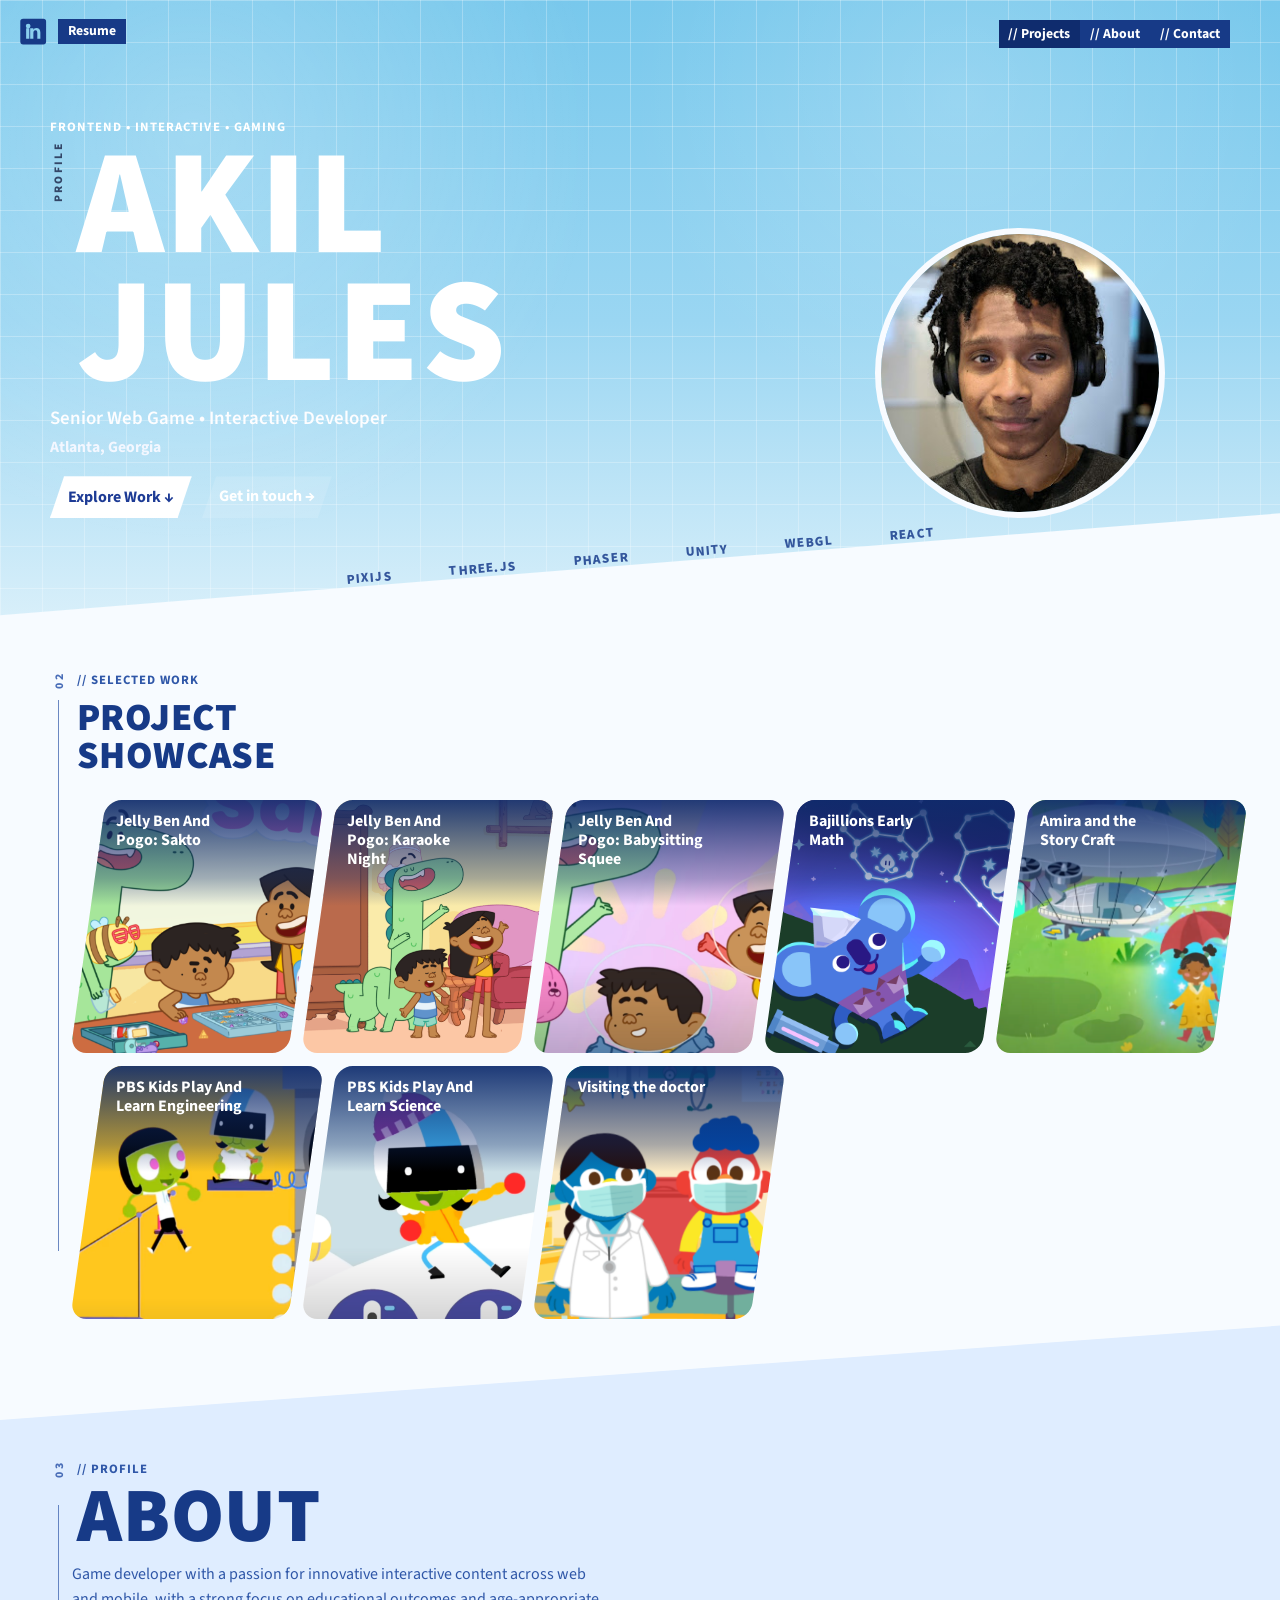
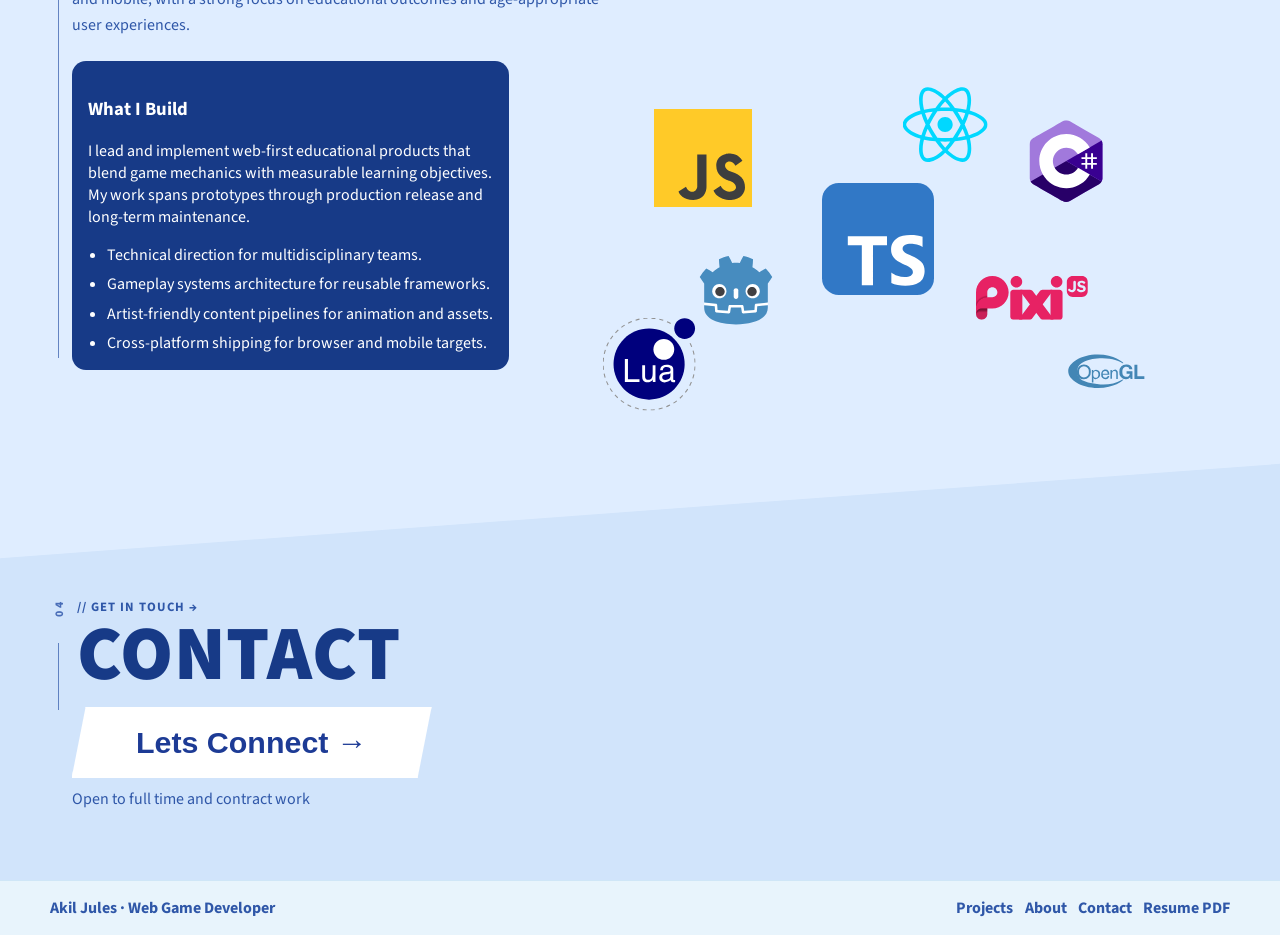
==== commit e2d54213: "Updating layout" ====
--- a/index.html
+++ b/index.html
@@ -138,13 +138,11 @@
                             <div class="stack-icon" aria-label="Godot">
                                 <img class="stack-glyph" src="images/Godot_icon.svg" alt="Godot logo" loading="lazy">
                             </div>
+                            <div class="stack-icon" aria-label="React">
+                                <img class="stack-glyph" src="images/react-svgrepo-com.svg" alt="React logo" loading="lazy">
+                            </div>
                         </div>
                     </aside>
-                </section>
-
-                <section class="card section-card-tail">
-                    <h3>Recent Highlights</h3>
-                    <p>Delivered and supported educational game experiences for PBS Kids, Sesame Street initiatives, and literacy platforms. Collaborated with curriculum, design, and animation partners to align technical implementation with pedagogical goals.</p>
                 </section>
             </div>
         </section>
@@ -160,16 +158,12 @@
                         </h2>
                     </div>
                 </div>
+                <section class="contact-cta-row" aria-label="Contact actions">
+                    <button class="btn btn-solid" id="contact-open-btn" type="button">Lets Connect →</button>
+                </section>
                 <p class="page-intro">Open to full time and contract work</p>
 
-                <section class="contact-cta-row" aria-label="Contact actions">
-                    <a class="linkedin-round" href="https://www.linkedin.com/in/akiljules/" target="_blank" rel="noopener noreferrer" aria-label="LinkedIn profile">
-                        <svg viewBox="0 0 24 24" xmlns="http://www.w3.org/2000/svg" focusable="false" aria-hidden="true">
-                            <path d="M19 3A2 2 0 0 1 21 5v14a2 2 0 0 1-2 2H5a2 2 0 0 1-2-2V5a2 2 0 0 1 2-2h14zm-9.1 6.74H7.07V17h2.83V9.74zM8.49 6.5a1.64 1.64 0 1 0 0 3.28 1.64 1.64 0 0 0 0-3.28zM17 12.66c0-2.18-1.17-3.2-2.74-3.2-1.26 0-1.82.69-2.13 1.18v-1h-2.83V17h2.83v-3.9c0-1.03.2-2.03 1.47-2.03 1.25 0 1.27 1.17 1.27 2.1V17H17v-4.34z" fill="currentColor"/>
-                        </svg>
-                    </a>
-                    <a class="btn btn-solid" href="mailto:akil@animystic.io">Lets Connect →</a>
-                </section>
+                
             </div>
         </section>
     </main>
@@ -199,6 +193,27 @@
         </article>
     </dialog>
 
+    <dialog class="contact-dialog" id="contact-dialog">
+        <article>
+            <button class="dialog-close" id="contact-dialog-close" aria-label="Close contact options">X</button>
+            <p class="eyebrow">Contact</p>
+            <div class="contact-dialog-actions" aria-label="Contact links">
+                <a class="contact-icon-btn" href="https://www.linkedin.com/in/akiljules/" target="_blank" rel="noopener noreferrer" aria-label="Open LinkedIn profile">
+                    <svg viewBox="0 0 24 24" xmlns="http://www.w3.org/2000/svg" focusable="false" aria-hidden="true">
+                        <path d="M19 3A2 2 0 0 1 21 5v14a2 2 0 0 1-2 2H5a2 2 0 0 1-2-2V5a2 2 0 0 1 2-2h14zm-9.1 6.74H7.07V17h2.83V9.74zM8.49 6.5a1.64 1.64 0 1 0 0 3.28 1.64 1.64 0 0 0 0-3.28zM17 12.66c0-2.18-1.17-3.2-2.74-3.2-1.26 0-1.82.69-2.13 1.18v-1h-2.83V17h2.83v-3.9c0-1.03.2-2.03 1.47-2.03 1.25 0 1.27 1.17 1.27 2.1V17H17v-4.34z" fill="currentColor"/>
+                    </svg>
+                    <span>LinkedIn</span>
+                </a>
+                <a class="contact-icon-btn" href="mailto:akil@animystic.io" aria-label="Send an email">
+                    <svg viewBox="0 0 24 24" xmlns="http://www.w3.org/2000/svg" focusable="false" aria-hidden="true">
+                        <path d="M3 6.75A2.75 2.75 0 0 1 5.75 4h12.5A2.75 2.75 0 0 1 21 6.75v10.5A2.75 2.75 0 0 1 18.25 20H5.75A2.75 2.75 0 0 1 3 17.25V6.75zm2.17.46 6.25 4.24a1 1 0 0 0 1.16 0l6.25-4.24a.75.75 0 0 0-.42-1.37H5.59a.75.75 0 0 0-.42 1.37zm14.33 2.04-5.83 3.96a2.5 2.5 0 0 1-2.8 0L5.04 9.25a.75.75 0 0 0-1.17.62v7.38c0 .97.78 1.75 1.75 1.75h12.76c.97 0 1.75-.78 1.75-1.75V9.87a.75.75 0 0 0-1.17-.62z" fill="currentColor"/>
+                    </svg>
+                    <span>Email</span>
+                </a>
+            </div>
+        </article>
+    </dialog>
+
     <script src="script.js" defer></script>
 </body>
 </html>
--- a/styles.css
+++ b/styles.css
@@ -383,7 +383,8 @@
 
 .btn {
     text-decoration: none;
-    border-radius: 999px;
+    border-radius: 0;
+    clip-path: polygon(14px 0, 100% 0, calc(100% - 14px) 100%, 0 100%);
     padding: 0.55rem 1.05rem;
     font-weight: 700;
     border: 1px solid rgba(255, 255, 255, 0.86);
@@ -403,6 +404,11 @@
 .btn-ghost {
     background: rgba(255, 255, 255, 0.12);
     color: #fff;
+}
+
+.hero-actions .btn-ghost {
+    border: 0;
+    box-shadow: none;
 }
 
 .hero-art {
@@ -437,11 +443,29 @@
 }
 
 .hero-bottom-ribbon {
-    display: none;
+    position: absolute;
+    left: -3%;
+    right: -3%;
+    bottom: clamp(24px, 4.5vw, 52px);
+    z-index: 3;
+    display: flex;
+    align-items: center;
+    justify-content: center;
+    gap: clamp(0.48rem, 4.45vw, 4.88rem);
+    padding: 0 clamp(0.9rem, 2.6vw, 1.6rem);
+    transform: rotate(-4.6deg);
+    transform-origin: center;
+    pointer-events: none;
+    color: rgba(21, 57, 137, 0.9);
+    font-size: clamp(0.66rem, 1.5vw, 0.84rem);
+    font-weight: 800;
+    letter-spacing: 0.09em;
+    text-transform: uppercase;
+    white-space: nowrap;
 }
 
 .hero-bottom-ribbon span {
-    opacity: 0.85;
+    opacity: 0.92;
 }
 
 .section-heading {
@@ -519,6 +543,7 @@
 
 .scroll-section {
     position: relative;
+    overflow: hidden;
     scroll-margin-top: 88px;
     padding-top: clamp(1.1rem, 3.6vw, 2.4rem);
     padding-bottom: clamp(2.2rem, 6vw, 4.2rem);
@@ -526,6 +551,7 @@
 
 .scroll-section > .shell {
     position: relative;
+    z-index: 2;
     padding-left: 1.35rem;
 }
 
@@ -554,10 +580,11 @@
     position: absolute;
     left: -3%;
     right: -3%;
-    bottom: 0;
+    bottom: -1px;
     height: clamp(46px, 8vw, 100px);
     background: var(--section-2-bg);
     clip-path: polygon(0 100%, 100% 0, 100% 100%, 0 100%);
+    z-index: 1;
     pointer-events: none;
 }
 
@@ -728,7 +755,8 @@
     right: 0.62rem;
     width: 2rem;
     height: 2rem;
-    border-radius: 999px;
+    border-radius: 0;
+    clip-path: polygon(8px 0, 100% 0, calc(100% - 8px) 100%, 0 100%);
     border: 1px solid #9fc4e8;
     background: #fff;
     color: var(--ink);
@@ -805,7 +833,8 @@
 
 .content-grid {
     display: grid;
-    grid-template-columns: 1.2fr 0.9fr;
+    grid-template-columns: 0.9fr 1.45fr;
+    align-items: start;
     gap: 1rem;
     margin-bottom: 2rem;
 }
@@ -828,8 +857,8 @@
 }
 
 .clean-list {
-    list-style: none;
-    padding: 0;
+    list-style: disc;
+    padding-left: 1.2rem;
     margin: 0.5rem 0 0;
     display: grid;
     gap: 0.45rem;
@@ -839,7 +868,7 @@
     background: transparent;
     border: 0;
     position: relative;
-    min-height: 320px;
+    height: 400px;
     overflow: hidden;
 }
 
@@ -855,8 +884,8 @@
 
 .stack-glyph {
     display: block;
-    width: clamp(2.2rem, 5.2vw, 3rem);
-    height: clamp(2.2rem, 5.2vw, 3rem);
+    width: clamp(3.2rem, 7.2vw, 4.4rem);
+    height: clamp(3.2rem, 7.2vw, 4.4rem);
     object-fit: contain;
     flex: 0 0 auto;
 }
@@ -903,31 +932,42 @@
     transform: translate(-50%, -50%);
 }
 
+.stack-icon:nth-child(8) {
+    top: 13%;
+    left: 60%;
+    transform: translate(-50%, -50%);
+}
+
 .stack-icon:nth-child(1) .stack-glyph,
 .stack-icon:nth-child(2) .stack-glyph,
 .stack-icon:nth-child(6) .stack-glyph {
-    width: clamp(3.6rem, 8.6vw, 5rem);
-    height: clamp(3.6rem, 8.6vw, 5rem);
+    width: clamp(5.1rem, 12vw, 7rem);
+    height: clamp(5.1rem, 12vw, 7rem);
 }
 
 .stack-icon:nth-child(3) .stack-glyph {
-    width: clamp(2.5rem, 5.8vw, 3.4rem);
-    height: clamp(2.5rem, 5.8vw, 3.4rem);
+    width: clamp(3.7rem, 8.2vw, 5.1rem);
+    height: clamp(3.7rem, 8.2vw, 5.1rem);
 }
 
 .stack-icon:nth-child(4) .stack-glyph {
-    width: clamp(2.8rem, 6.3vw, 3.8rem);
-    height: clamp(2.8rem, 6.3vw, 3.8rem);
+    width: clamp(4.2rem, 9vw, 5.8rem);
+    height: clamp(4.2rem, 9vw, 5.8rem);
 }
 
 .stack-icon:nth-child(5) .stack-glyph {
-    width: clamp(2.6rem, 5.9vw, 3.5rem);
-    height: clamp(2.6rem, 5.9vw, 3.5rem);
+    width: clamp(4rem, 8.7vw, 5.4rem);
+    height: clamp(4rem, 8.7vw, 5.4rem);
 }
 
 .stack-icon:nth-child(7) .stack-glyph {
-    width: clamp(2.4rem, 5.5vw, 3.2rem);
-    height: clamp(2.4rem, 5.5vw, 3.2rem);
+    width: clamp(3.7rem, 8vw, 5rem);
+    height: clamp(3.7rem, 8vw, 5rem);
+}
+
+.stack-icon:nth-child(8) .stack-glyph {
+    width: clamp(3.9rem, 8.5vw, 5.3rem);
+    height: clamp(3.9rem, 8.5vw, 5.3rem);
 }
 
 .keyline {
@@ -951,16 +991,100 @@
 .contact-cta-row {
     display: flex;
     align-items: center;
-    gap: 0.8rem;
-    margin-top: 0.25rem;
-}
-
-.linkedin-round {
+    justify-content: flex-start;
+    margin-top: 1.05rem;
+}
+
+#contact .page-intro {
+    margin: 0.6rem 0 0;
+    max-width: 66ch;
+    text-align: left;
+}
+
+.contact-cta-row .btn {
     display: inline-flex;
     align-items: center;
     justify-content: center;
-    width: 2.35rem;
-    height: 2.35rem;
+    padding: 1.2rem 2.9rem;
+    min-width: 360px;
+    font-size: clamp(1.35rem, 2.8vw, 1.9rem);
+    font-weight: 800;
+    line-height: 1;
+    text-align: center;
+}
+
+.contact-dialog {
+    width: min(560px, calc(100% - 1rem));
+    border: 1px solid #9ec2e5;
+    border-radius: 18px;
+    padding: 0;
+    background: #ffffff;
+}
+
+.contact-dialog::backdrop {
+    background: rgba(20, 41, 84, 0.58);
+}
+
+.contact-dialog article {
+    position: relative;
+    padding: 1.5rem;
+}
+
+.contact-dialog h3 {
+    margin: 0.42rem 0 0;
+    color: var(--ink);
+    font-size: clamp(1.4rem, 3.4vw, 2.2rem);
+    line-height: 1.08;
+}
+
+.contact-dialog p {
+    color: var(--ink-soft);
+}
+
+.contact-dialog-actions {
+    margin-top: 1.1rem;
+    display: flex;
+    gap: 0.75rem;
+    flex-wrap: wrap;
+    justify-content: center;
+}
+
+.contact-icon-btn {
+    display: inline-flex;
+    align-items: center;
+    gap: 0.45rem;
+    text-decoration: none;
+    background: #173a87;
+    color: #ffffff;
+    border: 1px solid #173a87;
+    border-radius: 0;
+    clip-path: polygon(10px 0, 100% 0, calc(100% - 10px) 100%, 0 100%);
+    padding: 0.58rem 0.9rem;
+    font-weight: 700;
+}
+
+.contact-icon-btn svg {
+    width: 1rem;
+    height: 1rem;
+    display: block;
+}
+
+.contact-icon-btn:hover,
+.contact-icon-btn:focus-visible {
+    background: #0f2c6e;
+    border-color: #0f2c6e;
+    color: #ffffff;
+}
+
+.linkedin-round {
+    display: inline-flex;
+    grid-column: 1;
+    justify-self: end;
+    margin-right: 0.9rem;
+    align-items: center;
+    justify-content: center;
+    width: 2.85rem;
+    height: 2.85rem;
     border-radius: 999px;
     background: #173a87;
     color: #ffffff;
@@ -968,8 +1092,8 @@
 }
 
 .linkedin-round svg {
-    width: 1.22rem;
-    height: 1.22rem;
+    width: 1.5rem;
+    height: 1.5rem;
     display: block;
 }
 
@@ -1018,11 +1142,20 @@
     }
 
     .contact-cta-row {
-        flex-wrap: wrap;
+        display: flex;
+        align-items: center;
+        justify-content: flex-start;
+        column-gap: 0;
+    }
+
+    .contact-cta-row .btn {
+        min-width: 0;
+        padding: 0.95rem 1.6rem;
+        font-size: clamp(1rem, 3.2vw, 1.25rem);
     }
 
     .stack-card {
-        min-height: 280px;
+        height: 340px;
     }
 }
 
@@ -1055,6 +1188,18 @@
         padding: 1rem;
     }
 
+    .contact-cta-row {
+        gap: 0;
+    }
+
+    .contact-cta-row .btn {
+        min-width: 0;
+        width: clamp(210px, 74vw, 320px);
+        padding: 1.02rem 1.35rem;
+        font-size: clamp(1.12rem, 5.8vw, 1.38rem);
+        font-weight: 800;
+    }
+
     .section-display-title {
         font-size: clamp(2rem, 12vw, 3.8rem);
         line-height: 0.88;
@@ -1070,25 +1215,39 @@
     }
 
     .hero-bottom-ribbon {
-        bottom: -76px;
-        min-height: 146px;
-        font-size: 0.68rem;
+        left: -5%;
+        right: -5%;
+        transform: rotate(-5.6deg);
+        bottom: clamp(20px, 9vw, 34px);
+        gap: 0.38rem;
+        padding: 0 0.45rem;
+        font-size: 0.6rem;
+        letter-spacing: 0.05em;
     }
 
     .stack-card {
-        min-height: 240px;
+        height: 300px;
     }
 
     .stack-glyph {
-        width: clamp(2.4rem, 13vw, 3.2rem);
-        height: clamp(2.4rem, 13vw, 3.2rem);
+        width: clamp(3.2rem, 16.5vw, 4.2rem);
+        height: clamp(3.2rem, 16.5vw, 4.2rem);
     }
 
     .stack-icon:nth-child(1) .stack-glyph,
     .stack-icon:nth-child(2) .stack-glyph,
     .stack-icon:nth-child(6) .stack-glyph {
-        width: clamp(3.3rem, 18vw, 4.4rem);
-        height: clamp(3.3rem, 18vw, 4.4rem);
+        width: clamp(4.6rem, 24vw, 6rem);
+        height: clamp(4.6rem, 24vw, 6rem);
+    }
+
+    .stack-icon:nth-child(6) {
+        left: 77%;
+    }
+
+    .stack-icon:nth-child(8) {
+        top: 14%;
+        left: 58%;
     }
 
     .projects-grid {
@@ -1120,6 +1279,7 @@
         object-fit: cover;
         position: relative;
         z-index: 0;
+        clip-path: polygon(0 0, 100% 0, 86% 100%, 0 100%);
     }
 
     .project-content {
@@ -1133,22 +1293,11 @@
         display: flex;
         align-items: center;
         position: relative;
-        clip-path: none;
-        margin-left: -1px;
+        clip-path: polygon(14% 0, 100% 0, 100% 100%, 0 100%);
+        margin-left: -0.48rem;
         padding-left: 1rem;
-        overflow: visible;
+        overflow: hidden;
         z-index: 2;
-    }
-
-    .project-content::before {
-        content: "";
-        position: absolute;
-        top: 0;
-        bottom: 0;
-        left: calc(-0.64rem - 1px);
-        width: calc(0.64rem + 1px);
-        background: #ffffff;
-        clip-path: polygon(100% 0, 100% 100%, 0 100%);
     }
 
     .project-content h3 {
@@ -1167,22 +1316,18 @@
 
     .project-card:nth-child(even) .project-cover {
         order: 2;
+        clip-path: polygon(14% 0, 100% 0, 100% 100%, 0 100%);
+        margin-left: -0.48rem;
     }
 
     .project-card:nth-child(even) .project-content {
         order: 1;
         justify-content: flex-end;
         text-align: right;
+        clip-path: polygon(0 0, 100% 0, 86% 100%, 0 100%);
         margin-left: 0;
-        margin-right: -1px;
+        margin-right: -0.48rem;
         padding-left: 0.74rem;
         padding-right: 1rem;
     }
-
-    .project-card:nth-child(even) .project-content::before {
-        left: auto;
-        right: calc(-0.64rem - 1px);
-        width: calc(0.64rem + 1px);
-        clip-path: polygon(0 0, 100% 0, 0 100%);
-    }
-}
+}
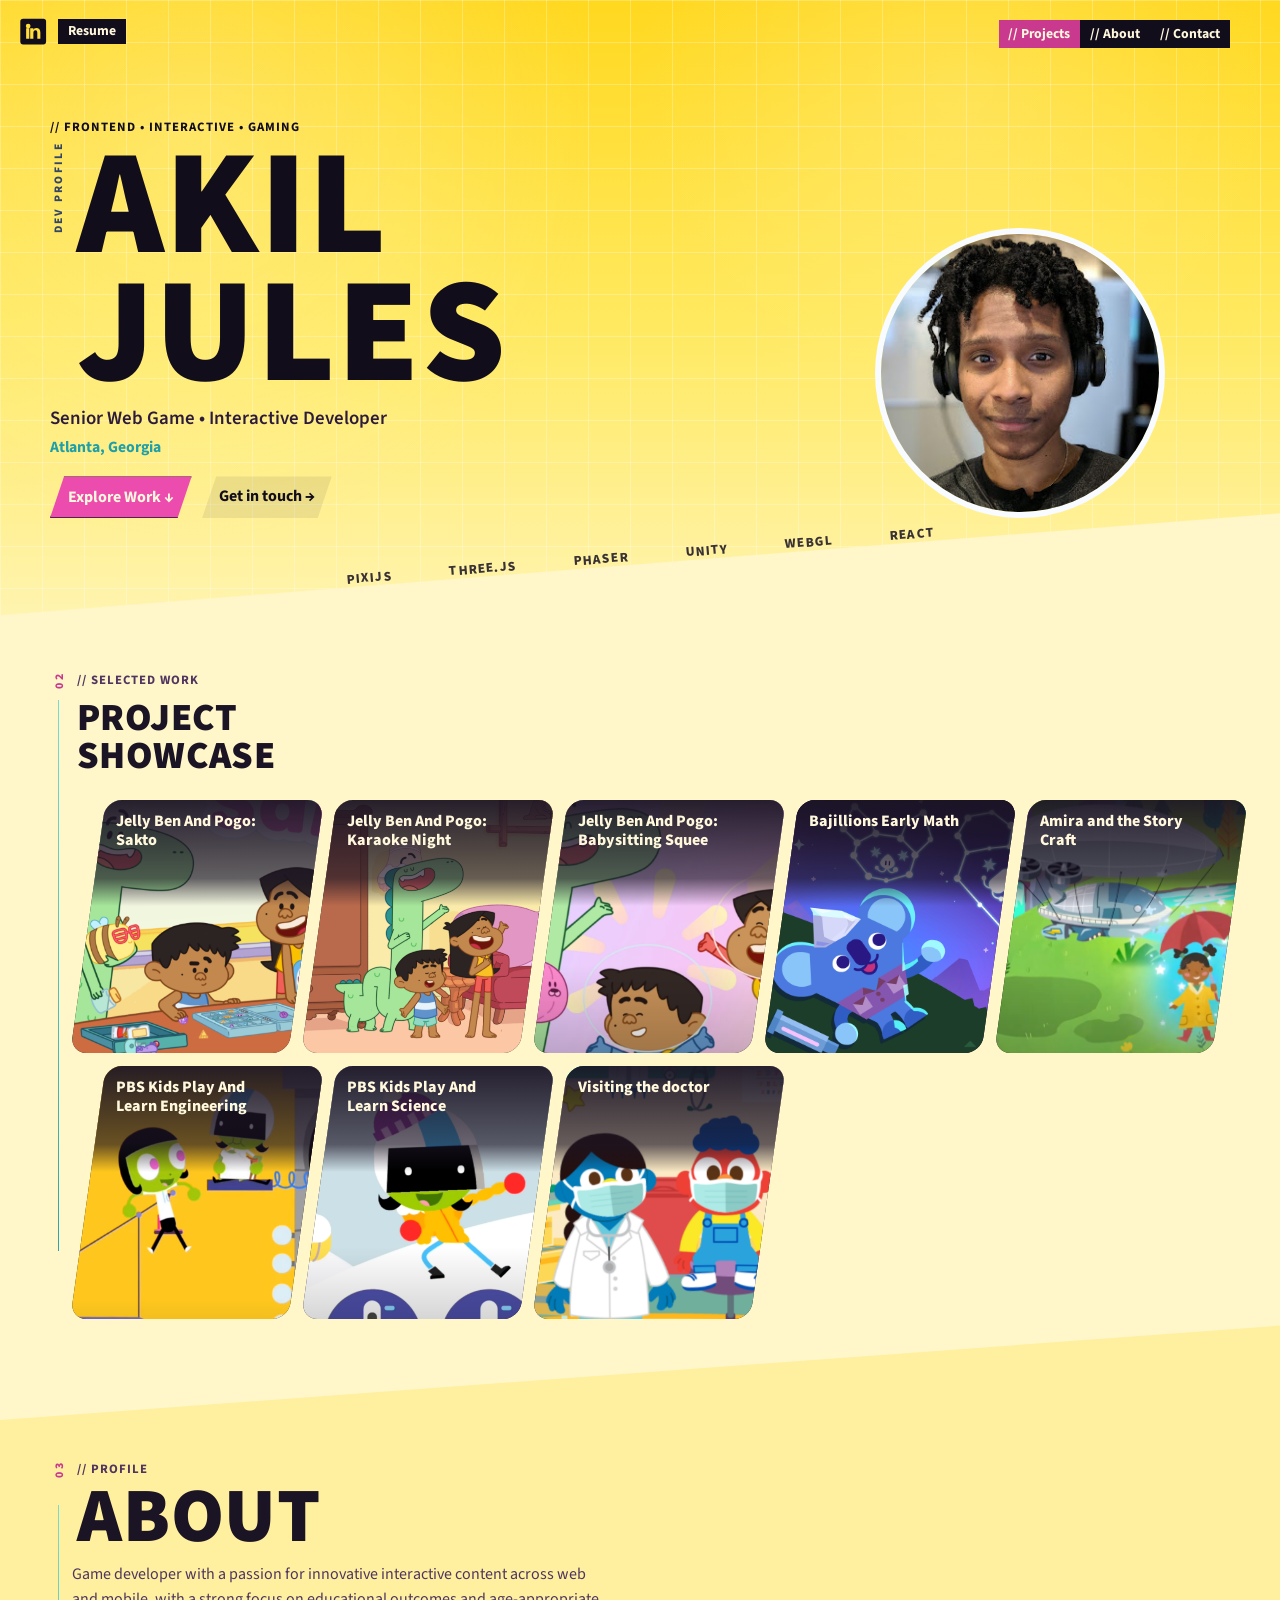
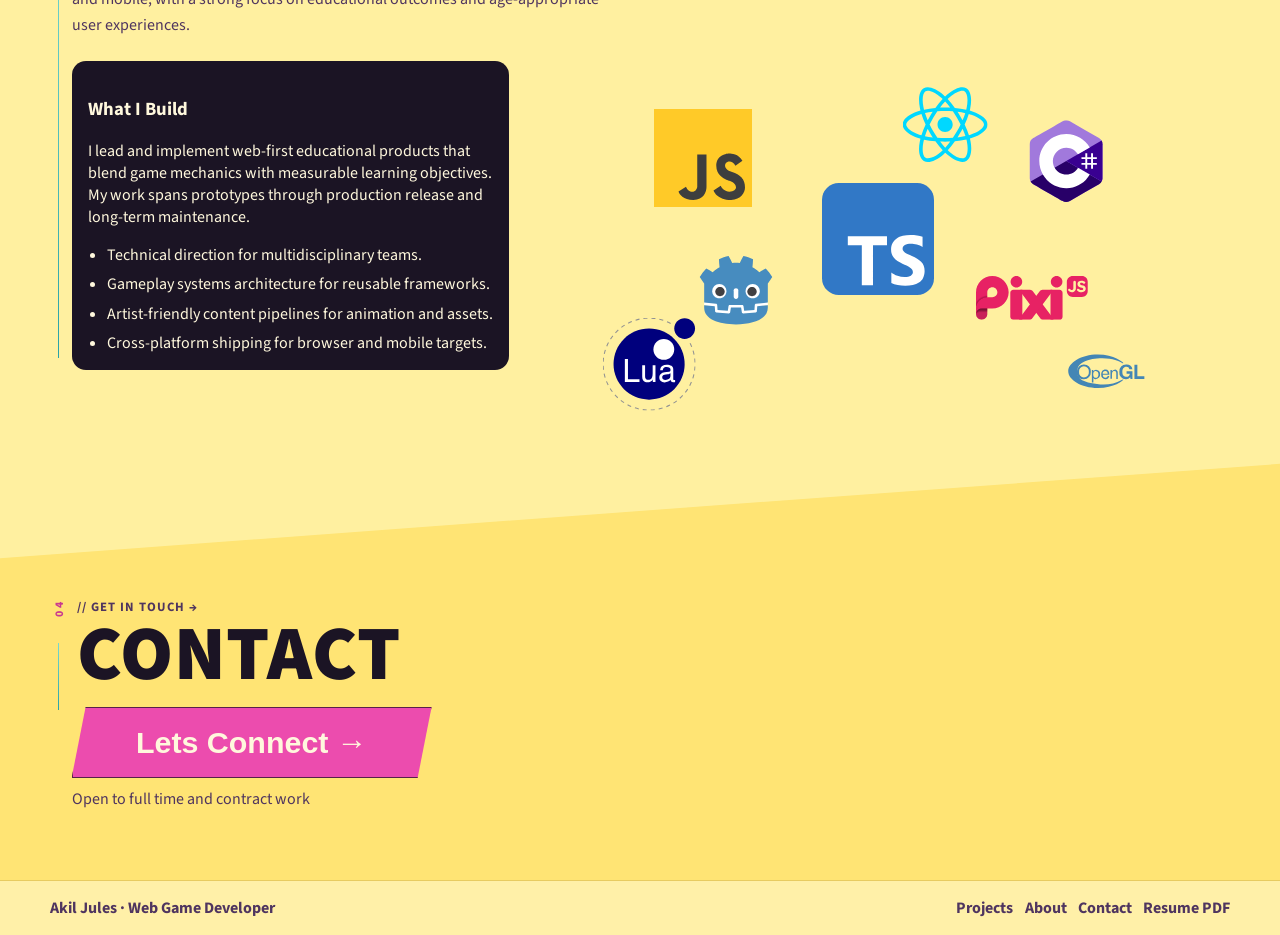
==== commit 9b0f0416: "Styling changes" ====
--- a/index.html
+++ b/index.html
@@ -36,9 +36,9 @@
             <div class="shell hero-content">
                 <article class="hero-panel">
                     <div class="hero-text">
-                        <p class="eyebrow">FRONTEND • INTERACTIVE • GAMING</p>
+                        <p class="eyebrow">// FRONTEND • INTERACTIVE • GAMING</p>
                         <div class="hero-name-wrap" aria-label="Akil Jules">
-                            <p class="hero-name-tag">PROFILE</p>
+                            <p class="hero-name-tag">DEV PROFILE</p>
                             <h1 class="hero-name">
                                 <span>AKIL</span>
                                 <span>JULES</span>
--- a/styles.css
+++ b/styles.css
@@ -31,17 +31,23 @@
 }
 
 :root {
-    --sky-1: #78c8ec;
-    --sky-2: #9ad6f2;
-    --sky-3: #d8effa;
-    --paper: #f7fbff;
-    --line: #ffffff;
-    --ink: #173a87;
-    --ink-soft: #2f57a8;
-    --card-border: #aacff0;
+    --sky-1: #ffd81f;
+    --sky-2: #ffe95f;
+    --sky-3: #fff4b0;
+    --paper: #fff6c9;
+    --line: #fff8dd;
+    --ink: #1b1424;
+    --ink-soft: #4f355f;
+    --card-border: #6ad6cf;
+    --accent-pink: #ec4cae;
+    --accent-pink-deep: #c93a8f;
+    --accent-teal: #38c2b6;
+    --accent-teal-deep: #1f9fa8;
+    --accent-teal-soft: #73d9d3;
+    --ink-deep: #120d1b;
     --max-width: 1180px;
-    --section-2-bg: #dfedff;
-    --section-3-bg: #d1e4fb;
+    --section-2-bg: #fff0a0;
+    --section-3-bg: #ffe474;
 }
 
 * {
@@ -119,8 +125,8 @@
     right: 1rem;
     z-index: 60;
     border: 0;
-    background: #173a87;
-    color: #fff;
+    background: var(--ink-deep);
+    color: #fff8dd;
     border-radius: 0;
     width: 2.4rem;
     height: 2.4rem;
@@ -190,8 +196,8 @@
     align-items: center;
     justify-content: center;
     text-decoration: none;
-    color: #ffffff;
-    background: #173a87;
+    color: #fff8dd;
+    background: var(--ink-deep);
     border: 0;
     border-radius: 0;
     padding: 0.28rem 0.62rem;
@@ -206,7 +212,7 @@
     height: 2.15rem;
     align-items: center;
     justify-content: center;
-    color: #173a87;
+    color: var(--ink-deep);
     text-decoration: none;
 }
 
@@ -218,13 +224,13 @@
 
 .linkedin-float:hover,
 .linkedin-float:focus-visible {
-    color: #0f2c6e;
+    color: var(--accent-pink-deep);
 }
 
 .resume-float:hover,
 .resume-float:focus-visible {
-    background: #0f2c6e;
-    color: #ffffff;
+    background: var(--accent-pink-deep);
+    color: #fff8dd;
 }
 
 .site-nav {
@@ -235,21 +241,21 @@
 
 .site-nav a {
     text-decoration: none;
-    color: #ffffff;
+    color: #fff8dd;
     border: 0;
     border-radius: 0;
     padding: 0.28rem 0.62rem;
     font-size: 0.86rem;
     font-weight: 700;
-    background: #173a87;
+    background: var(--ink-deep);
     transition: background-color 150ms ease, color 150ms ease;
 }
 
 .site-nav a:hover,
 .site-nav a:focus-visible,
 .site-nav a.is-active {
-    background: #0f2c6e;
-    color: #ffffff;
+    background: var(--accent-pink-deep);
+    color: #fff8dd;
 }
 
 .hero {
@@ -305,7 +311,7 @@
 
 .eyebrow {
     margin: 0;
-    color: #ffffff;
+    color: var(--ink-deep);
     font-size: 0.8rem;
     text-transform: uppercase;
     letter-spacing: 0.08em;
@@ -349,7 +355,7 @@
     margin: 0;
     line-height: 0.86;
     font-size: clamp(2.7rem, 11.6vw, 10.9rem);
-    color: #ffffff;
+    color: var(--ink-deep);
     letter-spacing: 0.01em;
     font-family: "Source Sans 3", sans-serif;
     font-weight: 900;
@@ -361,7 +367,7 @@
 
 .hero-copy {
     margin: 0.45rem 0 0;
-    color: #fdfdff;
+    color: #2c1c3a;
     font-size: clamp(0.96rem, 1.8vw, 1.18rem);
     font-weight: 600;
     max-width: 44ch;
@@ -369,7 +375,7 @@
 
 .hero-location {
     margin: 0.28rem 0 0;
-    color: #f3f7ff;
+    color: var(--accent-teal-deep);
     font-size: 0.98rem;
     font-weight: 700;
 }
@@ -387,7 +393,7 @@
     clip-path: polygon(14px 0, 100% 0, calc(100% - 14px) 100%, 0 100%);
     padding: 0.55rem 1.05rem;
     font-weight: 700;
-    border: 1px solid rgba(255, 255, 255, 0.86);
+    border: 1px solid rgba(18, 13, 27, 0.68);
     transition: transform 160ms ease, background-color 160ms ease;
 }
 
@@ -397,13 +403,13 @@
 }
 
 .btn-solid {
-    background: #fff;
-    color: #1d3b95;
+    background: var(--accent-pink);
+    color: #fff8dd;
 }
 
 .btn-ghost {
-    background: rgba(255, 255, 255, 0.12);
-    color: #fff;
+    background: rgba(18, 13, 27, 0.08);
+    color: var(--ink-deep);
 }
 
 .hero-actions .btn-ghost {
@@ -456,7 +462,7 @@
     transform: rotate(-4.6deg);
     transform-origin: center;
     pointer-events: none;
-    color: rgba(21, 57, 137, 0.9);
+    color: rgba(27, 20, 36, 0.94);
     font-size: clamp(0.66rem, 1.5vw, 0.84rem);
     font-weight: 800;
     letter-spacing: 0.09em;
@@ -517,7 +523,7 @@
 
 .section-index {
     margin: 0;
-    color: #4a6eb8;
+    color: var(--accent-pink-deep);
     font-size: 0.74rem;
     letter-spacing: 0.2em;
     font-weight: 800;
@@ -562,8 +568,8 @@
     bottom: 6.45rem;
     left: 0.53rem;
     width: 1px;
-    background: var(--ink-soft);
-    opacity: 0.7;
+    background: linear-gradient(to bottom, var(--accent-teal-soft), var(--accent-teal-deep));
+    opacity: 0.95;
     pointer-events: none;
 }
 
@@ -620,7 +626,7 @@
     border-radius: 16px;
     border: 0;
     overflow: clip;
-    background: #ffffff;
+    background: var(--ink);
     padding: 0;
     clip-path: none;
     transform: skewX(-8deg);
@@ -655,7 +661,7 @@
     bottom: auto;
     min-height: clamp(88px, 42%, 158px);
     padding: 0.72rem 1.26rem;
-    background: linear-gradient(to bottom, rgba(15, 44, 110, 0.92), rgba(15, 44, 110, 0.35) 74%, rgba(15, 44, 110, 0));
+    background: linear-gradient(to bottom, rgba(27, 20, 36, 0.95), rgba(27, 20, 36, 0.66) 74%, rgba(27, 20, 36, 0));
     clip-path: none;
     border-radius: 0;
     transform: skewX(8deg);
@@ -664,10 +670,11 @@
 
 .project-content h3 {
     margin: 0;
-    color: #fff;
+    color: #fff8dd;
     font-size: 1rem;
     line-height: 1.2;
-    font-weight: 700;
+    font-family: "Source Sans 3", sans-serif;
+    font-weight: 800;
     padding-left: 0.46rem;
     max-width: 18ch;
     text-wrap: wrap;
@@ -686,9 +693,9 @@
 }
 
 .site-footer {
-    background: #e8f4fc;
+    background: #fff0a8;
     padding: 1rem 0;
-    border-top: 1px solid #cfe6f7;
+    border-top: 1px solid #e7cb61;
 }
 
 .footer-wrap {
@@ -719,14 +726,14 @@
 
 .project-dialog {
     width: min(920px, calc(100% - 1rem));
-    border: 1px solid #9ec2e5;
+    border: 1px solid #9c8a57;
     border-radius: 18px;
     padding: 0;
-    background: #ffffff;
+    background: #fff8da;
 }
 
 .project-dialog::backdrop {
-    background: rgba(20, 41, 84, 0.58);
+    background: rgba(18, 13, 27, 0.64);
 }
 
 .project-dialog article {
@@ -757,8 +764,8 @@
     height: 2rem;
     border-radius: 0;
     clip-path: polygon(8px 0, 100% 0, calc(100% - 8px) 100%, 0 100%);
-    border: 1px solid #9fc4e8;
-    background: #fff;
+    border: 1px solid #8d7c4f;
+    background: #fff1bc;
     color: var(--ink);
     font-weight: 700;
     cursor: pointer;
@@ -787,7 +794,7 @@
     aspect-ratio: 16 / 10;
     object-fit: cover;
     border-radius: 12px;
-    border: 1px solid #b8d3eb;
+    border: 1px solid #d2b95f;
 }
 
 .dialog-actions {
@@ -805,17 +812,17 @@
     padding: 0.78rem 1rem;
     font-size: 1rem;
     letter-spacing: 0.01em;
-    background: #173a87;
-    color: #ffffff;
-    border-color: #173a87;
-    box-shadow: 0 10px 24px rgba(23, 58, 135, 0.3);
+    background: var(--accent-pink);
+    color: #fff8dd;
+    border-color: var(--accent-pink);
+    box-shadow: 0 10px 24px rgba(201, 58, 143, 0.38);
 }
 
 .project-dialog .dialog-actions .btn-solid:hover,
 .project-dialog .dialog-actions .btn-solid:focus-visible {
-    background: #0f2c6e;
-    border-color: #0f2c6e;
-    color: #ffffff;
+    background: var(--ink-deep);
+    border-color: var(--ink-deep);
+    color: #fff8dd;
 }
 
 .page-title {
@@ -853,7 +860,7 @@
 .card li,
 .keyline span,
 .keyline a {
-    color: #ffffff;
+    color: #fff8dd;
 }
 
 .clean-list {
@@ -1015,14 +1022,14 @@
 
 .contact-dialog {
     width: min(560px, calc(100% - 1rem));
-    border: 1px solid #9ec2e5;
+    border: 1px solid #9c8a57;
     border-radius: 18px;
     padding: 0;
-    background: #ffffff;
+    background: #fff8da;
 }
 
 .contact-dialog::backdrop {
-    background: rgba(20, 41, 84, 0.58);
+    background: rgba(18, 13, 27, 0.64);
 }
 
 .contact-dialog article {
@@ -1054,9 +1061,9 @@
     align-items: center;
     gap: 0.45rem;
     text-decoration: none;
-    background: #173a87;
-    color: #ffffff;
-    border: 1px solid #173a87;
+    background: var(--accent-pink);
+    color: #fff8dd;
+    border: 1px solid var(--accent-pink);
     border-radius: 0;
     clip-path: polygon(10px 0, 100% 0, calc(100% - 10px) 100%, 0 100%);
     padding: 0.58rem 0.9rem;
@@ -1071,9 +1078,9 @@
 
 .contact-icon-btn:hover,
 .contact-icon-btn:focus-visible {
-    background: #0f2c6e;
-    border-color: #0f2c6e;
-    color: #ffffff;
+    background: var(--ink-deep);
+    border-color: var(--ink-deep);
+    color: #fff8dd;
 }
 
 .linkedin-round {
@@ -1086,8 +1093,8 @@
     width: 2.85rem;
     height: 2.85rem;
     border-radius: 999px;
-    background: #173a87;
-    color: #ffffff;
+    background: var(--accent-pink);
+    color: #fff8dd;
     text-decoration: none;
 }
 
@@ -1099,8 +1106,8 @@
 
 .linkedin-round:hover,
 .linkedin-round:focus-visible {
-    background: #0f2c6e;
-    color: #ffffff;
+    background: var(--ink-deep);
+    color: #fff8dd;
 }
 
 @media (max-width: 920px) {
@@ -1117,8 +1124,8 @@
         position: absolute;
         right: 1rem;
         top: 62px;
-        background: rgba(24, 47, 112, 0.96);
-        border: 1px solid rgba(173, 205, 255, 0.85);
+        background: rgba(18, 13, 27, 0.95);
+        border: 1px solid rgba(255, 230, 140, 0.72);
         border-radius: 0;
         display: none;
         flex-direction: column;
@@ -1128,7 +1135,7 @@
     }
 
     .site-nav a {
-        background: #173a87;
+        background: var(--ink-deep);
         border: 0;
     }
 
@@ -1271,12 +1278,14 @@
     }
 
     .project-cover {
-        width: 100%;
+        width: calc(100% + 0.48rem);
         margin-left: 0;
+        margin-right: -0.48rem;
         aspect-ratio: auto;
         height: 100%;
         transform: none;
         object-fit: cover;
+        object-position: center;
         position: relative;
         z-index: 0;
         clip-path: polygon(0 0, 100% 0, 86% 100%, 0 100%);
@@ -1287,26 +1296,28 @@
         left: auto;
         right: auto;
         min-height: 0;
-        padding: 0.62rem 0.74rem;
-        background: #ffffff;
+        padding: 0.62rem 0.95rem;
+        background: var(--ink);
         transform: none;
         display: flex;
         align-items: center;
         position: relative;
         clip-path: polygon(14% 0, 100% 0, 100% 100%, 0 100%);
         margin-left: -0.48rem;
-        padding-left: 1rem;
+        padding-left: 1.45rem;
         overflow: hidden;
         z-index: 2;
     }
 
     .project-content h3 {
         margin: 0;
-        color: var(--ink);
+        color: #fff8dd;
         font-size: 1.5rem;
         line-height: 1.18;
+        font-family: "Source Sans 3", sans-serif;
+        font-weight: 800;
         padding-left: 0;
-        max-width: none;
+        max-width: 12ch;
         text-wrap: pretty;
         overflow-wrap: normal;
         word-break: normal;
@@ -1318,6 +1329,7 @@
         order: 2;
         clip-path: polygon(14% 0, 100% 0, 100% 100%, 0 100%);
         margin-left: -0.48rem;
+        margin-right: 0;
     }
 
     .project-card:nth-child(even) .project-content {
@@ -1327,7 +1339,11 @@
         clip-path: polygon(0 0, 100% 0, 86% 100%, 0 100%);
         margin-left: 0;
         margin-right: -0.48rem;
-        padding-left: 0.74rem;
-        padding-right: 1rem;
-    }
-}
+        padding-left: 0.95rem;
+        padding-right: 1.35rem;
+    }
+
+    .project-card:nth-child(even) .project-content h3 {
+        margin-left: auto;
+    }
+}
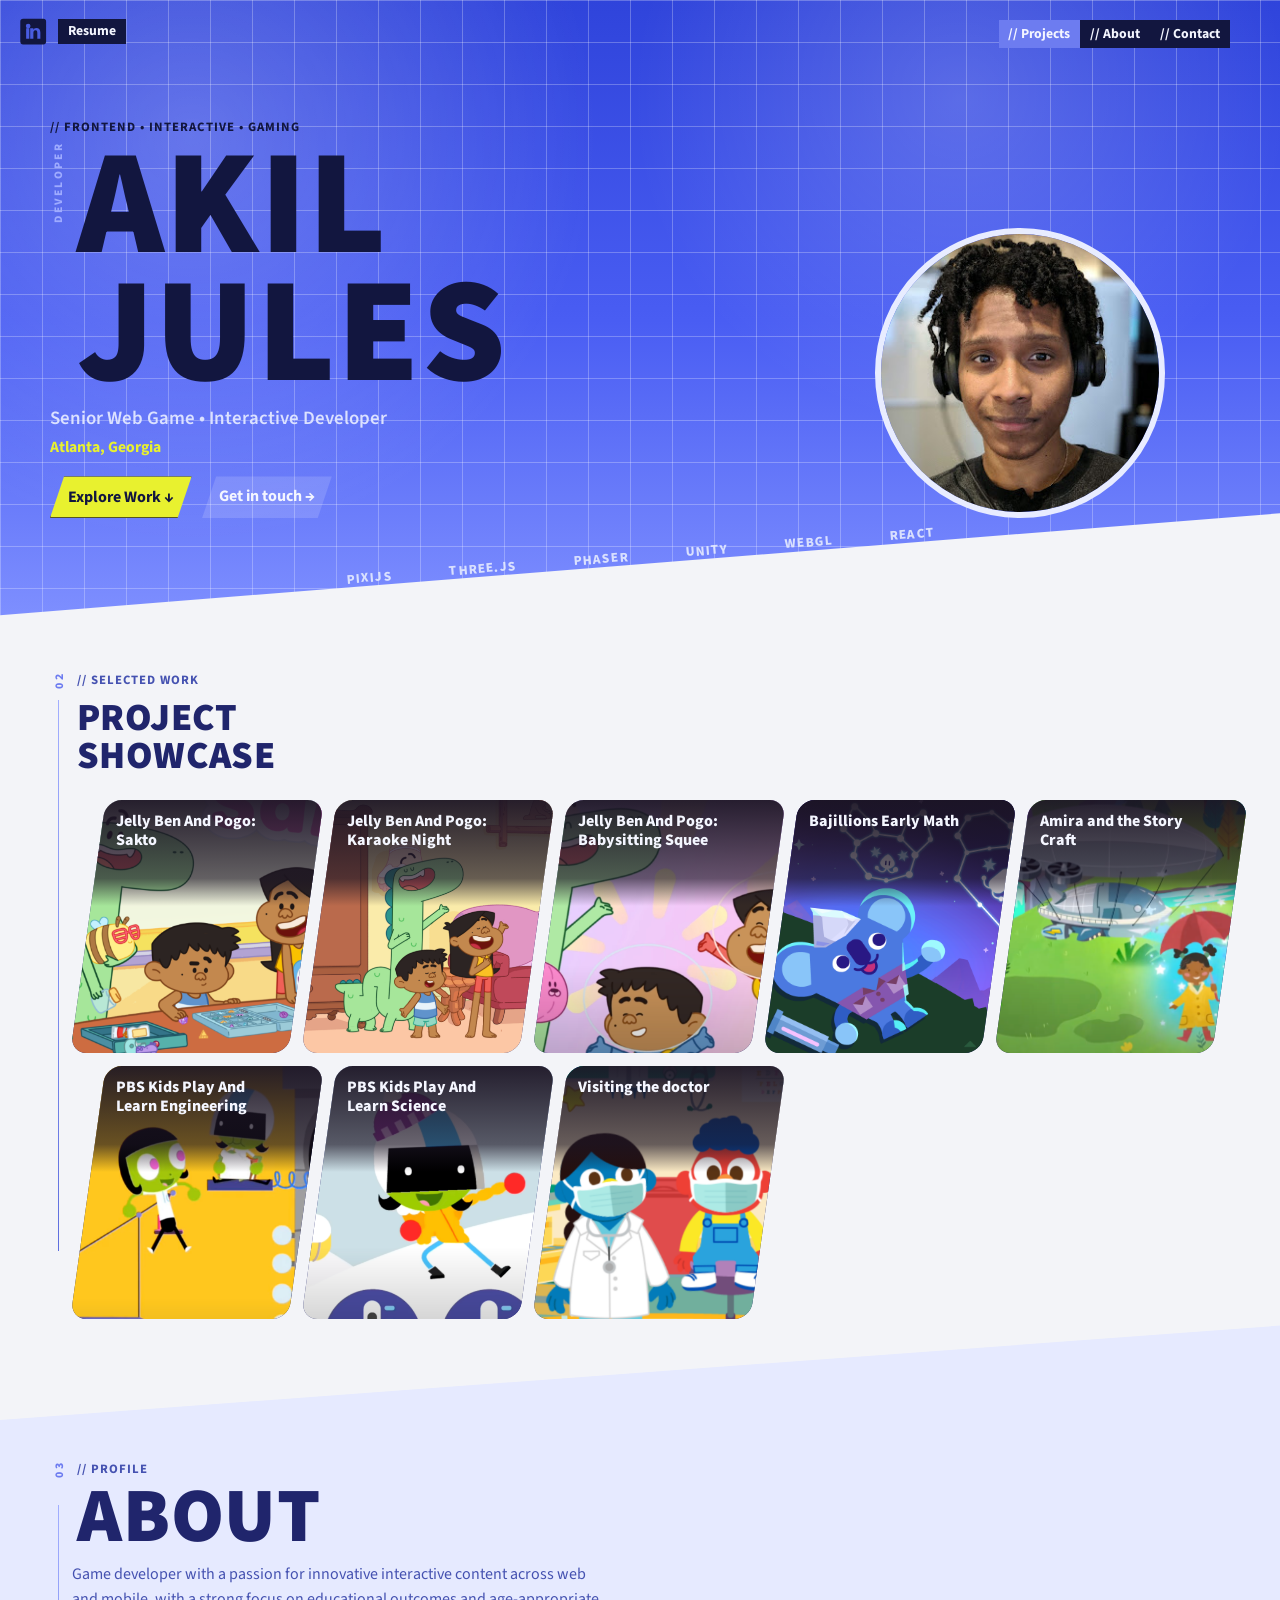
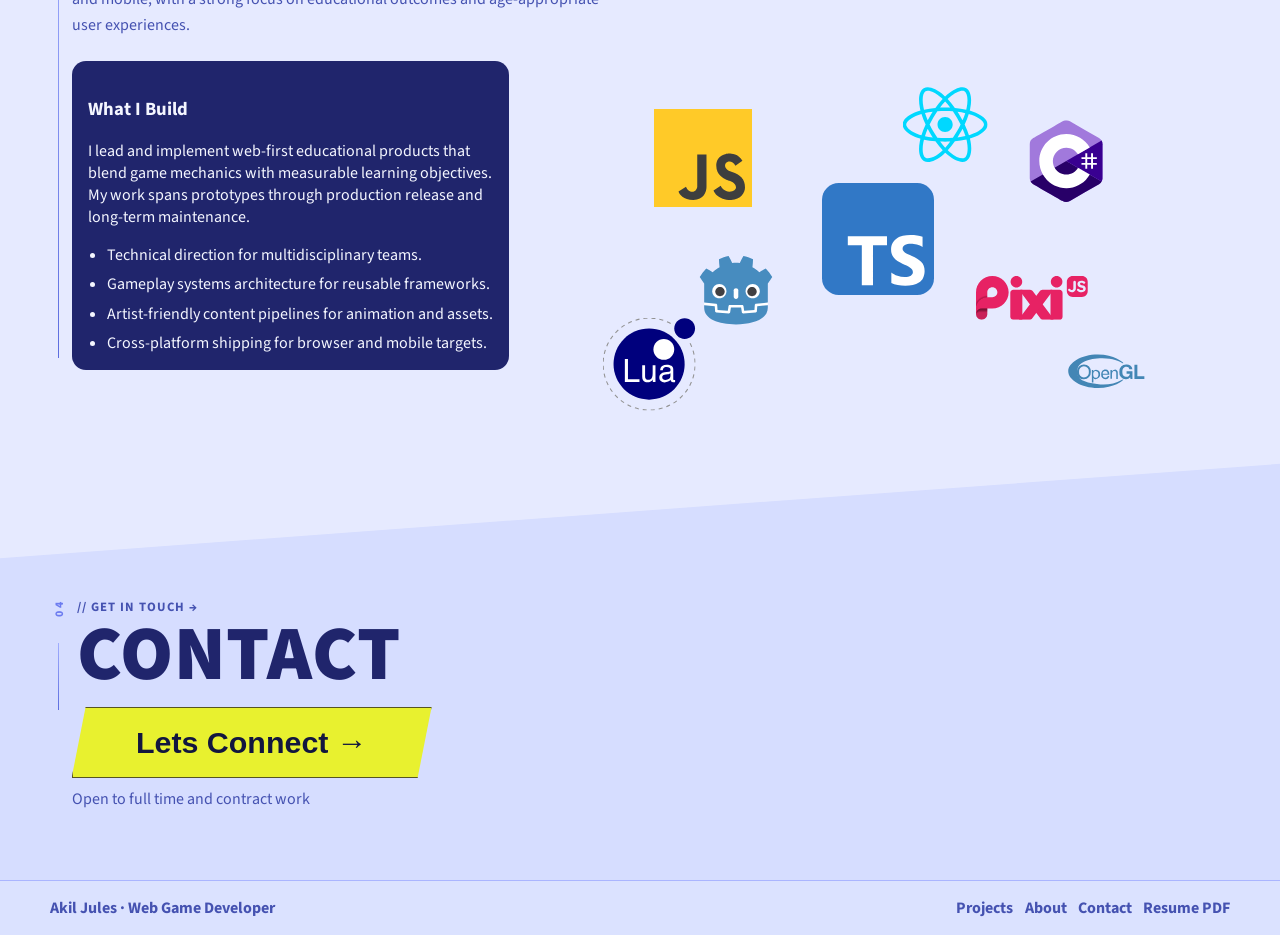
==== commit 4af28f3f: "Updating styles again based on suggestions" ====
--- a/index.html
+++ b/index.html
@@ -38,7 +38,7 @@
                     <div class="hero-text">
                         <p class="eyebrow">// FRONTEND • INTERACTIVE • GAMING</p>
                         <div class="hero-name-wrap" aria-label="Akil Jules">
-                            <p class="hero-name-tag">DEV PROFILE</p>
+                            <p class="hero-name-tag">DEVELOPER</p>
                             <h1 class="hero-name">
                                 <span>AKIL</span>
                                 <span>JULES</span>
--- a/styles.css
+++ b/styles.css
@@ -31,23 +31,48 @@
 }
 
 :root {
-    --sky-1: #ffd81f;
-    --sky-2: #ffe95f;
-    --sky-3: #fff4b0;
-    --paper: #fff6c9;
-    --line: #fff8dd;
-    --ink: #1b1424;
-    --ink-soft: #4f355f;
-    --card-border: #6ad6cf;
-    --accent-pink: #ec4cae;
-    --accent-pink-deep: #c93a8f;
-    --accent-teal: #38c2b6;
-    --accent-teal-deep: #1f9fa8;
-    --accent-teal-soft: #73d9d3;
-    --ink-deep: #120d1b;
+    --color-bg-hero-start: #2f44db;
+    --color-bg-hero-mid: #495df3;
+    --color-bg-hero-end: #7e8fff;
+    --color-bg-page: #f3f4f8;
+    --color-bg-section-mid: #e6eaff;
+    --color-bg-section-end: #d6ddff;
+    --color-text-primary: #20256c;
+    --color-text-secondary: #4552b1;
+    --color-text-soft-bright: #dbe1ff;
+    --color-text-on-strong: #f4f6ff;
+    --color-text-on-action: #12163f;
+    --color-surface-strong: #12163f;
+    --color-surface-muted: #dbe2ff;
+    --color-surface-panel: #f4f6ff;
+    --color-surface-panel-soft: #e6ebff;
+    --color-surface-ghost: rgba(255, 255, 255, 0.14);
+    --color-action-primary: #e8f12f;
+    --color-action-primary-hover: #6d7cf0;
+    --color-highlight: #6e7ef9;
+    --color-highlight-strong: #5667dd;
+    --color-highlight-soft: #9eabff;
+    --color-line-subtle: #e8ecff;
+    --color-border-primary: #aeb9ff;
+    --color-border-muted: #aab5ff;
+    --color-border-panel: #98a8ff;
+    --color-border-panel-strong: #8f9ef9;
+    --color-border-image: #b8c3ff;
+    --color-border-nav-mobile: rgba(206, 219, 255, 0.74);
+    --color-border-button-soft: rgba(18, 13, 27, 0.68);
+    --color-overlay-dark: rgba(18, 13, 27, 0.64);
+    --color-overlay-grid-line: rgba(255, 255, 255, 0.26);
+    --color-overlay-grid-spot-a: rgba(255, 255, 255, 0.22);
+    --color-overlay-grid-spot-b: rgba(255, 255, 255, 0.18);
+    --color-ribbon-text: rgba(232, 237, 255, 0.95);
+    --color-shadow-action: rgba(109, 124, 240, 0.4);
+    --color-overlay-project-top: rgba(27, 20, 36, 0.95);
+    --color-overlay-project-mid: rgba(27, 20, 36, 0.66);
+    --color-overlay-project-clear: rgba(27, 20, 36, 0);
+    --color-overlay-surface-strong: rgba(18, 13, 27, 0.95);
+    --color-white: #ffffff;
+    --color-white-soft: #eff9ff;
     --max-width: 1180px;
-    --section-2-bg: #fff0a0;
-    --section-3-bg: #ffe474;
 }
 
 * {
@@ -66,8 +91,8 @@
 
 body {
     font-family: "Source Sans 3", sans-serif;
-    color: var(--ink);
-    background: var(--paper);
+    color: var(--color-text-primary);
+    background: var(--color-bg-page);
     min-height: 100vh;
 }
 
@@ -108,12 +133,12 @@
     font-size: 1.25rem;
     font-family: "Bitcount", monospace;
     letter-spacing: 0.02em;
-    color: #fff;
+    color: var(--color-white);
 }
 
 .brand-role {
     margin: 0.12rem 0 0;
-    color: #eff9ff;
+    color: var(--color-white-soft);
     font-size: 0.82rem;
     font-weight: 700;
 }
@@ -125,8 +150,8 @@
     right: 1rem;
     z-index: 60;
     border: 0;
-    background: var(--ink-deep);
-    color: #fff8dd;
+    background: var(--color-surface-strong);
+    color: var(--color-text-on-strong);
     border-radius: 0;
     width: 2.4rem;
     height: 2.4rem;
@@ -143,7 +168,7 @@
     display: block;
     width: 1.15rem;
     height: 2px;
-    background: #ffffff;
+    background: var(--color-white);
     transition: background-color 150ms ease;
 }
 
@@ -154,7 +179,7 @@
     left: 0;
     width: 100%;
     height: 2px;
-    background: #ffffff;
+    background: var(--color-white);
     transition: transform 180ms ease, top 180ms ease;
 }
 
@@ -196,8 +221,8 @@
     align-items: center;
     justify-content: center;
     text-decoration: none;
-    color: #fff8dd;
-    background: var(--ink-deep);
+    color: var(--color-text-on-strong);
+    background: var(--color-surface-strong);
     border: 0;
     border-radius: 0;
     padding: 0.28rem 0.62rem;
@@ -212,7 +237,7 @@
     height: 2.15rem;
     align-items: center;
     justify-content: center;
-    color: var(--ink-deep);
+    color: var(--color-surface-strong);
     text-decoration: none;
 }
 
@@ -224,13 +249,13 @@
 
 .linkedin-float:hover,
 .linkedin-float:focus-visible {
-    color: var(--accent-pink-deep);
+    color: var(--color-action-primary-hover);
 }
 
 .resume-float:hover,
 .resume-float:focus-visible {
-    background: var(--accent-pink-deep);
-    color: #fff8dd;
+    background: var(--color-action-primary-hover);
+    color: var(--color-text-on-strong);
 }
 
 .site-nav {
@@ -241,28 +266,28 @@
 
 .site-nav a {
     text-decoration: none;
-    color: #fff8dd;
+    color: var(--color-text-on-strong);
     border: 0;
     border-radius: 0;
     padding: 0.28rem 0.62rem;
     font-size: 0.86rem;
     font-weight: 700;
-    background: var(--ink-deep);
+    background: var(--color-surface-strong);
     transition: background-color 150ms ease, color 150ms ease;
 }
 
 .site-nav a:hover,
 .site-nav a:focus-visible,
 .site-nav a.is-active {
-    background: var(--accent-pink-deep);
-    color: #fff8dd;
+    background: var(--color-action-primary-hover);
+    color: var(--color-text-on-strong);
 }
 
 .hero {
     position: relative;
     min-height: min(66vh, 660px);
     overflow: clip;
-    background: linear-gradient(180deg, var(--sky-1), var(--sky-2) 52%, var(--sky-3));
+    background: linear-gradient(180deg, var(--color-bg-hero-start), var(--color-bg-hero-mid) 52%, var(--color-bg-hero-end));
     padding: 1rem 0 0;
 }
 
@@ -273,7 +298,7 @@
     right: -3%;
     bottom: -1px;
     height: clamp(52px, 9vw, 108px);
-    background: var(--paper);
+    background: var(--color-bg-page);
     clip-path: polygon(0 100%, 100% 0, 100% 100%, 0 100%);
     z-index: 1;
     pointer-events: none;
@@ -284,10 +309,10 @@
     inset: 0;
     z-index: 0;
     background:
-        linear-gradient(rgba(255, 255, 255, 0.26) 1px, transparent 1px),
-        linear-gradient(90deg, rgba(255, 255, 255, 0.26) 1px, transparent 1px),
-        radial-gradient(circle at 15% 22%, rgba(255, 255, 255, 0.22), transparent 34%),
-        radial-gradient(circle at 75% 16%, rgba(255, 255, 255, 0.18), transparent 30%);
+        linear-gradient(var(--color-overlay-grid-line) 1px, transparent 1px),
+        linear-gradient(90deg, var(--color-overlay-grid-line) 1px, transparent 1px),
+        radial-gradient(circle at 15% 22%, var(--color-overlay-grid-spot-a), transparent 34%),
+        radial-gradient(circle at 75% 16%, var(--color-overlay-grid-spot-b), transparent 30%);
     background-size: 42px 42px, 42px 42px, auto, auto;
     background-position: 0 0, 0 0, 0 0, 0 0;
     animation: grid-scroll 12s linear infinite;
@@ -311,7 +336,7 @@
 
 .eyebrow {
     margin: 0;
-    color: var(--ink-deep);
+    color: var(--color-surface-strong);
     font-size: 0.8rem;
     text-transform: uppercase;
     letter-spacing: 0.08em;
@@ -342,7 +367,7 @@
 
 .hero-name-tag {
     margin: 0;
-    color: #334667;
+    color: var(--color-highlight-soft);
     font-size: 0.72rem;
     letter-spacing: 0.2em;
     font-weight: 800;
@@ -355,7 +380,7 @@
     margin: 0;
     line-height: 0.86;
     font-size: clamp(2.7rem, 11.6vw, 10.9rem);
-    color: var(--ink-deep);
+    color: var(--color-surface-strong);
     letter-spacing: 0.01em;
     font-family: "Source Sans 3", sans-serif;
     font-weight: 900;
@@ -367,7 +392,7 @@
 
 .hero-copy {
     margin: 0.45rem 0 0;
-    color: #2c1c3a;
+    color: var(--color-text-soft-bright);
     font-size: clamp(0.96rem, 1.8vw, 1.18rem);
     font-weight: 600;
     max-width: 44ch;
@@ -375,7 +400,7 @@
 
 .hero-location {
     margin: 0.28rem 0 0;
-    color: var(--accent-teal-deep);
+    color: var(--color-action-primary);
     font-size: 0.98rem;
     font-weight: 700;
 }
@@ -393,7 +418,7 @@
     clip-path: polygon(14px 0, 100% 0, calc(100% - 14px) 100%, 0 100%);
     padding: 0.55rem 1.05rem;
     font-weight: 700;
-    border: 1px solid rgba(18, 13, 27, 0.68);
+    border: 1px solid var(--color-border-button-soft);
     transition: transform 160ms ease, background-color 160ms ease;
 }
 
@@ -403,13 +428,13 @@
 }
 
 .btn-solid {
-    background: var(--accent-pink);
-    color: #fff8dd;
+    background: var(--color-action-primary);
+    color: var(--color-text-on-action);
 }
 
 .btn-ghost {
-    background: rgba(18, 13, 27, 0.08);
-    color: var(--ink-deep);
+    background: var(--color-surface-ghost);
+    color: var(--color-text-on-strong);
 }
 
 .hero-actions .btn-ghost {
@@ -444,7 +469,7 @@
     height: auto;
     border-radius: 50%;
     object-fit: cover;
-    border: 6px solid #f8fbff;
+    border: 6px solid var(--color-line-subtle);
     box-shadow: none;
 }
 
@@ -462,7 +487,7 @@
     transform: rotate(-4.6deg);
     transform-origin: center;
     pointer-events: none;
-    color: rgba(27, 20, 36, 0.94);
+    color: var(--color-ribbon-text);
     font-size: clamp(0.66rem, 1.5vw, 0.84rem);
     font-weight: 800;
     letter-spacing: 0.09em;
@@ -508,7 +533,7 @@
     grid-column: 2;
     grid-row: 1;
     margin: 0;
-    color: var(--ink-soft);
+    color: var(--color-text-secondary);
     font-size: 0.8rem;
     text-transform: uppercase;
     letter-spacing: 0.08em;
@@ -523,7 +548,7 @@
 
 .section-index {
     margin: 0;
-    color: var(--accent-pink-deep);
+    color: var(--color-action-primary-hover);
     font-size: 0.74rem;
     letter-spacing: 0.2em;
     font-weight: 800;
@@ -536,7 +561,7 @@
     margin: 0;
     line-height: 0.9;
     font-size: clamp(2rem, 6.8vw, 4.8rem);
-    color: var(--ink);
+    color: var(--color-text-primary);
     letter-spacing: 0.01em;
     font-family: "Source Sans 3", sans-serif;
     font-weight: 900;
@@ -568,17 +593,17 @@
     bottom: 6.45rem;
     left: 0.53rem;
     width: 1px;
-    background: linear-gradient(to bottom, var(--accent-teal-soft), var(--accent-teal-deep));
+    background: linear-gradient(to bottom, var(--color-highlight-soft), var(--color-highlight-strong));
     opacity: 0.95;
     pointer-events: none;
 }
 
 #about.scroll-section {
-    background: var(--section-2-bg);
+    background: var(--color-bg-section-mid);
 }
 
 #contact.scroll-section {
-    background: var(--section-3-bg);
+    background: var(--color-bg-section-end);
 }
 
 .scroll-section:not(:last-of-type)::after {
@@ -588,14 +613,14 @@
     right: -3%;
     bottom: -1px;
     height: clamp(46px, 8vw, 100px);
-    background: var(--section-2-bg);
+    background: var(--color-bg-section-mid);
     clip-path: polygon(0 100%, 100% 0, 100% 100%, 0 100%);
     z-index: 1;
     pointer-events: none;
 }
 
 #about.scroll-section::after {
-    background: var(--section-3-bg);
+    background: var(--color-bg-section-end);
 }
 
 .section-card-tail {
@@ -603,14 +628,14 @@
 }
 
 .section-heading .eyebrow {
-    color: var(--ink-soft);
+    color: var(--color-text-secondary);
 }
 
 .section-heading h2 {
     margin: 0.32rem 0 0;
     font-size: clamp(1.4rem, 4.5vw, 2.4rem);
     line-height: 1;
-    color: var(--ink);
+    color: var(--color-text-primary);
 }
 
 .projects-grid {
@@ -626,7 +651,7 @@
     border-radius: 16px;
     border: 0;
     overflow: clip;
-    background: var(--ink);
+    background: var(--color-text-primary);
     padding: 0;
     clip-path: none;
     transform: skewX(-8deg);
@@ -661,7 +686,7 @@
     bottom: auto;
     min-height: clamp(88px, 42%, 158px);
     padding: 0.72rem 1.26rem;
-    background: linear-gradient(to bottom, rgba(27, 20, 36, 0.95), rgba(27, 20, 36, 0.66) 74%, rgba(27, 20, 36, 0));
+    background: linear-gradient(to bottom, var(--color-overlay-project-top), var(--color-overlay-project-mid) 74%, var(--color-overlay-project-clear));
     clip-path: none;
     border-radius: 0;
     transform: skewX(8deg);
@@ -670,7 +695,7 @@
 
 .project-content h3 {
     margin: 0;
-    color: #fff8dd;
+    color: var(--color-text-on-strong);
     font-size: 1rem;
     line-height: 1.2;
     font-family: "Source Sans 3", sans-serif;
@@ -689,13 +714,13 @@
 }
 
 .projects-empty {
-    color: var(--ink-soft);
+    color: var(--color-text-secondary);
 }
 
 .site-footer {
-    background: #fff0a8;
+    background: var(--color-surface-muted);
     padding: 1rem 0;
-    border-top: 1px solid #e7cb61;
+    border-top: 1px solid var(--color-border-muted);
 }
 
 .footer-wrap {
@@ -708,7 +733,7 @@
 
 .footer-wrap p {
     margin: 0;
-    color: var(--ink-soft);
+    color: var(--color-text-secondary);
     font-weight: 700;
 }
 
@@ -720,20 +745,20 @@
 
 .footer-wrap a {
     text-decoration: none;
-    color: var(--ink-soft);
+    color: var(--color-text-secondary);
     font-weight: 700;
 }
 
 .project-dialog {
     width: min(920px, calc(100% - 1rem));
-    border: 1px solid #9c8a57;
+    border: 1px solid var(--color-border-panel);
     border-radius: 18px;
     padding: 0;
-    background: #fff8da;
+    background: var(--color-text-on-strong);
 }
 
 .project-dialog::backdrop {
-    background: rgba(18, 13, 27, 0.64);
+    background: var(--color-overlay-dark);
 }
 
 .project-dialog article {
@@ -764,22 +789,22 @@
     height: 2rem;
     border-radius: 0;
     clip-path: polygon(8px 0, 100% 0, calc(100% - 8px) 100%, 0 100%);
-    border: 1px solid #8d7c4f;
-    background: #fff1bc;
-    color: var(--ink);
+    border: 1px solid var(--color-border-panel-strong);
+    background: var(--color-surface-panel-soft);
+    color: var(--color-text-primary);
     font-weight: 700;
     cursor: pointer;
 }
 
 .project-dialog h3 {
     margin: 0.38rem 0 0;
-    color: var(--ink);
+    color: var(--color-text-primary);
     font-size: clamp(1.7rem, 4.4vw, 2.6rem);
     line-height: 1.08;
 }
 
 .project-dialog p {
-    color: var(--ink-soft);
+    color: var(--color-text-secondary);
 }
 
 .dialog-gallery {
@@ -794,7 +819,7 @@
     aspect-ratio: 16 / 10;
     object-fit: cover;
     border-radius: 12px;
-    border: 1px solid #d2b95f;
+    border: 1px solid var(--color-border-image);
 }
 
 .dialog-actions {
@@ -812,29 +837,29 @@
     padding: 0.78rem 1rem;
     font-size: 1rem;
     letter-spacing: 0.01em;
-    background: var(--accent-pink);
-    color: #fff8dd;
-    border-color: var(--accent-pink);
-    box-shadow: 0 10px 24px rgba(201, 58, 143, 0.38);
+    background: var(--color-action-primary);
+    color: var(--color-text-on-action);
+    border-color: var(--color-action-primary);
+    box-shadow: 0 10px 24px var(--color-shadow-action);
 }
 
 .project-dialog .dialog-actions .btn-solid:hover,
 .project-dialog .dialog-actions .btn-solid:focus-visible {
-    background: var(--ink-deep);
-    border-color: var(--ink-deep);
-    color: #fff8dd;
+    background: var(--color-surface-strong);
+    border-color: var(--color-surface-strong);
+    color: var(--color-text-on-strong);
 }
 
 .page-title {
     margin: 2rem 0 0;
-    color: var(--ink);
+    color: var(--color-text-primary);
     font-size: clamp(1.95rem, 5vw, 2.8rem);
 }
 
 .page-intro {
     margin: 0.6rem 0 1.4rem;
     max-width: 66ch;
-    color: var(--ink-soft);
+    color: var(--color-text-secondary);
     line-height: 1.6;
 }
 
@@ -849,7 +874,7 @@
 .card {
     border: 0;
     border-radius: 14px;
-    background: var(--ink);
+    background: var(--color-text-primary);
     padding: 1rem;
 }
 
@@ -860,7 +885,7 @@
 .card li,
 .keyline span,
 .keyline a {
-    color: #fff8dd;
+    color: var(--color-text-on-strong);
 }
 
 .clean-list {
@@ -1022,14 +1047,14 @@
 
 .contact-dialog {
     width: min(560px, calc(100% - 1rem));
-    border: 1px solid #9c8a57;
+    border: 1px solid var(--color-border-panel);
     border-radius: 18px;
     padding: 0;
-    background: #fff8da;
+    background: var(--color-text-on-strong);
 }
 
 .contact-dialog::backdrop {
-    background: rgba(18, 13, 27, 0.64);
+    background: var(--color-overlay-dark);
 }
 
 .contact-dialog article {
@@ -1039,13 +1064,13 @@
 
 .contact-dialog h3 {
     margin: 0.42rem 0 0;
-    color: var(--ink);
+    color: var(--color-text-primary);
     font-size: clamp(1.4rem, 3.4vw, 2.2rem);
     line-height: 1.08;
 }
 
 .contact-dialog p {
-    color: var(--ink-soft);
+    color: var(--color-text-secondary);
 }
 
 .contact-dialog-actions {
@@ -1061,9 +1086,9 @@
     align-items: center;
     gap: 0.45rem;
     text-decoration: none;
-    background: var(--accent-pink);
-    color: #fff8dd;
-    border: 1px solid var(--accent-pink);
+    background: var(--color-action-primary);
+    color: var(--color-text-on-action);
+    border: 1px solid var(--color-action-primary);
     border-radius: 0;
     clip-path: polygon(10px 0, 100% 0, calc(100% - 10px) 100%, 0 100%);
     padding: 0.58rem 0.9rem;
@@ -1078,9 +1103,9 @@
 
 .contact-icon-btn:hover,
 .contact-icon-btn:focus-visible {
-    background: var(--ink-deep);
-    border-color: var(--ink-deep);
-    color: #fff8dd;
+    background: var(--color-surface-strong);
+    border-color: var(--color-surface-strong);
+    color: var(--color-text-on-strong);
 }
 
 .linkedin-round {
@@ -1093,8 +1118,8 @@
     width: 2.85rem;
     height: 2.85rem;
     border-radius: 999px;
-    background: var(--accent-pink);
-    color: #fff8dd;
+    background: var(--color-action-primary);
+    color: var(--color-text-on-action);
     text-decoration: none;
 }
 
@@ -1106,8 +1131,8 @@
 
 .linkedin-round:hover,
 .linkedin-round:focus-visible {
-    background: var(--ink-deep);
-    color: #fff8dd;
+    background: var(--color-surface-strong);
+    color: var(--color-text-on-strong);
 }
 
 @media (max-width: 920px) {
@@ -1124,8 +1149,8 @@
         position: absolute;
         right: 1rem;
         top: 62px;
-        background: rgba(18, 13, 27, 0.95);
-        border: 1px solid rgba(255, 230, 140, 0.72);
+        background: var(--color-overlay-surface-strong);
+        border: 1px solid var(--color-border-nav-mobile);
         border-radius: 0;
         display: none;
         flex-direction: column;
@@ -1135,7 +1160,7 @@
     }
 
     .site-nav a {
-        background: var(--ink-deep);
+        background: var(--color-surface-strong);
         border: 0;
     }
 
@@ -1297,7 +1322,7 @@
         right: auto;
         min-height: 0;
         padding: 0.62rem 0.95rem;
-        background: var(--ink);
+        background: var(--color-text-primary);
         transform: none;
         display: flex;
         align-items: center;
@@ -1311,7 +1336,7 @@
 
     .project-content h3 {
         margin: 0;
-        color: #fff8dd;
+        color: var(--color-text-on-strong);
         font-size: 1.5rem;
         line-height: 1.18;
         font-family: "Source Sans 3", sans-serif;
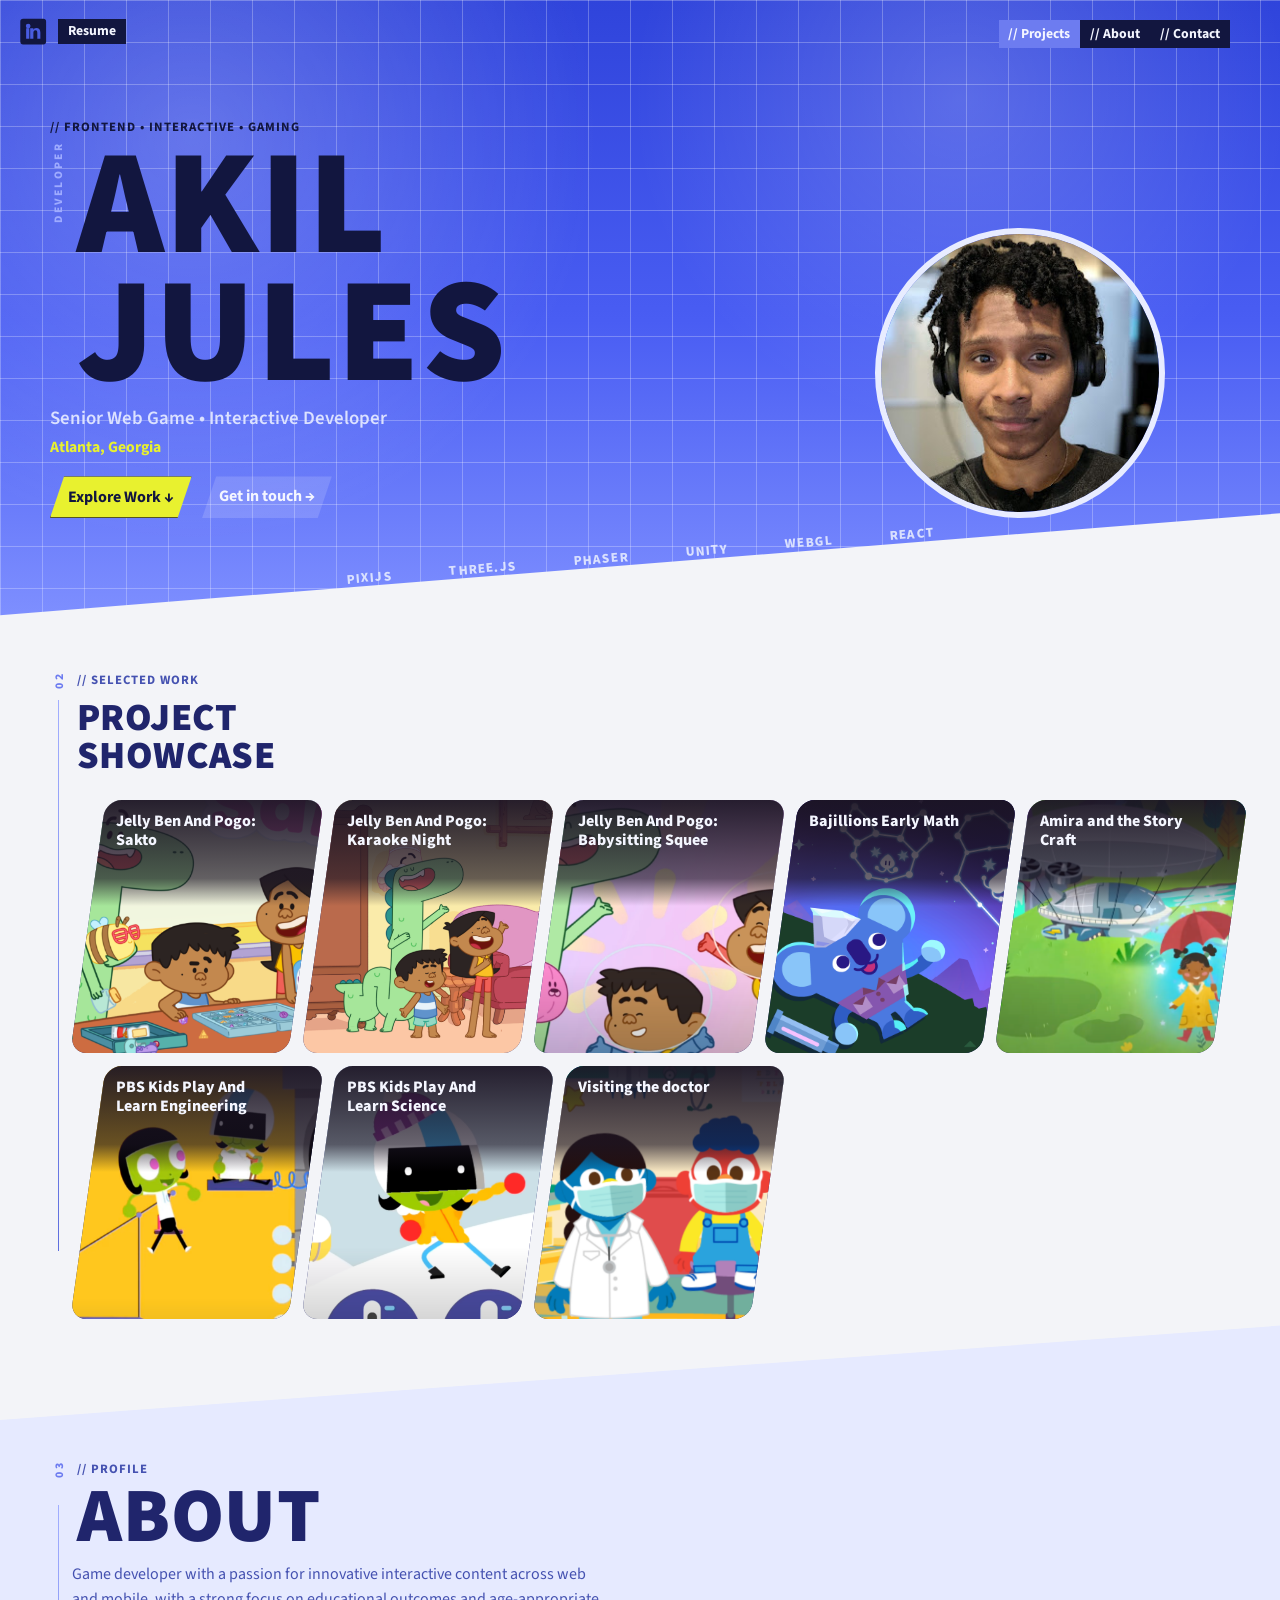
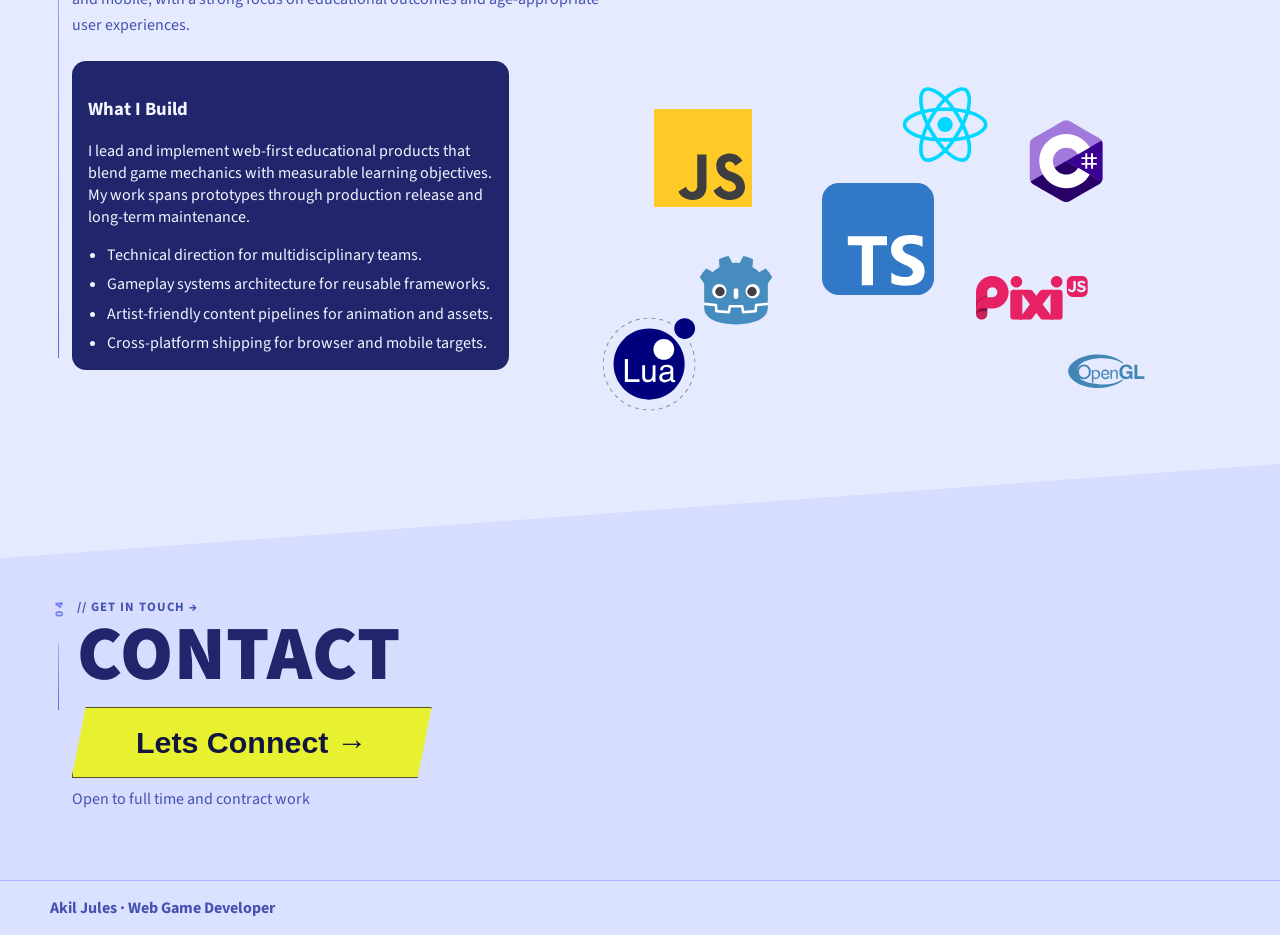
==== commit 39820f4f: "updating resume" ====
--- a/index.html
+++ b/index.html
@@ -171,12 +171,6 @@
     <footer class="site-footer">
         <div class="shell footer-wrap">
             <p>Akil Jules · Web Game Developer</p>
-            <div>
-                <a href="#projects">Projects</a>
-                <a href="#about">About</a>
-                <a href="#contact">Contact</a>
-                <a href="resume.pdf" target="_blank" rel="noopener noreferrer">Resume PDF</a>
-            </div>
         </div>
     </footer>
 
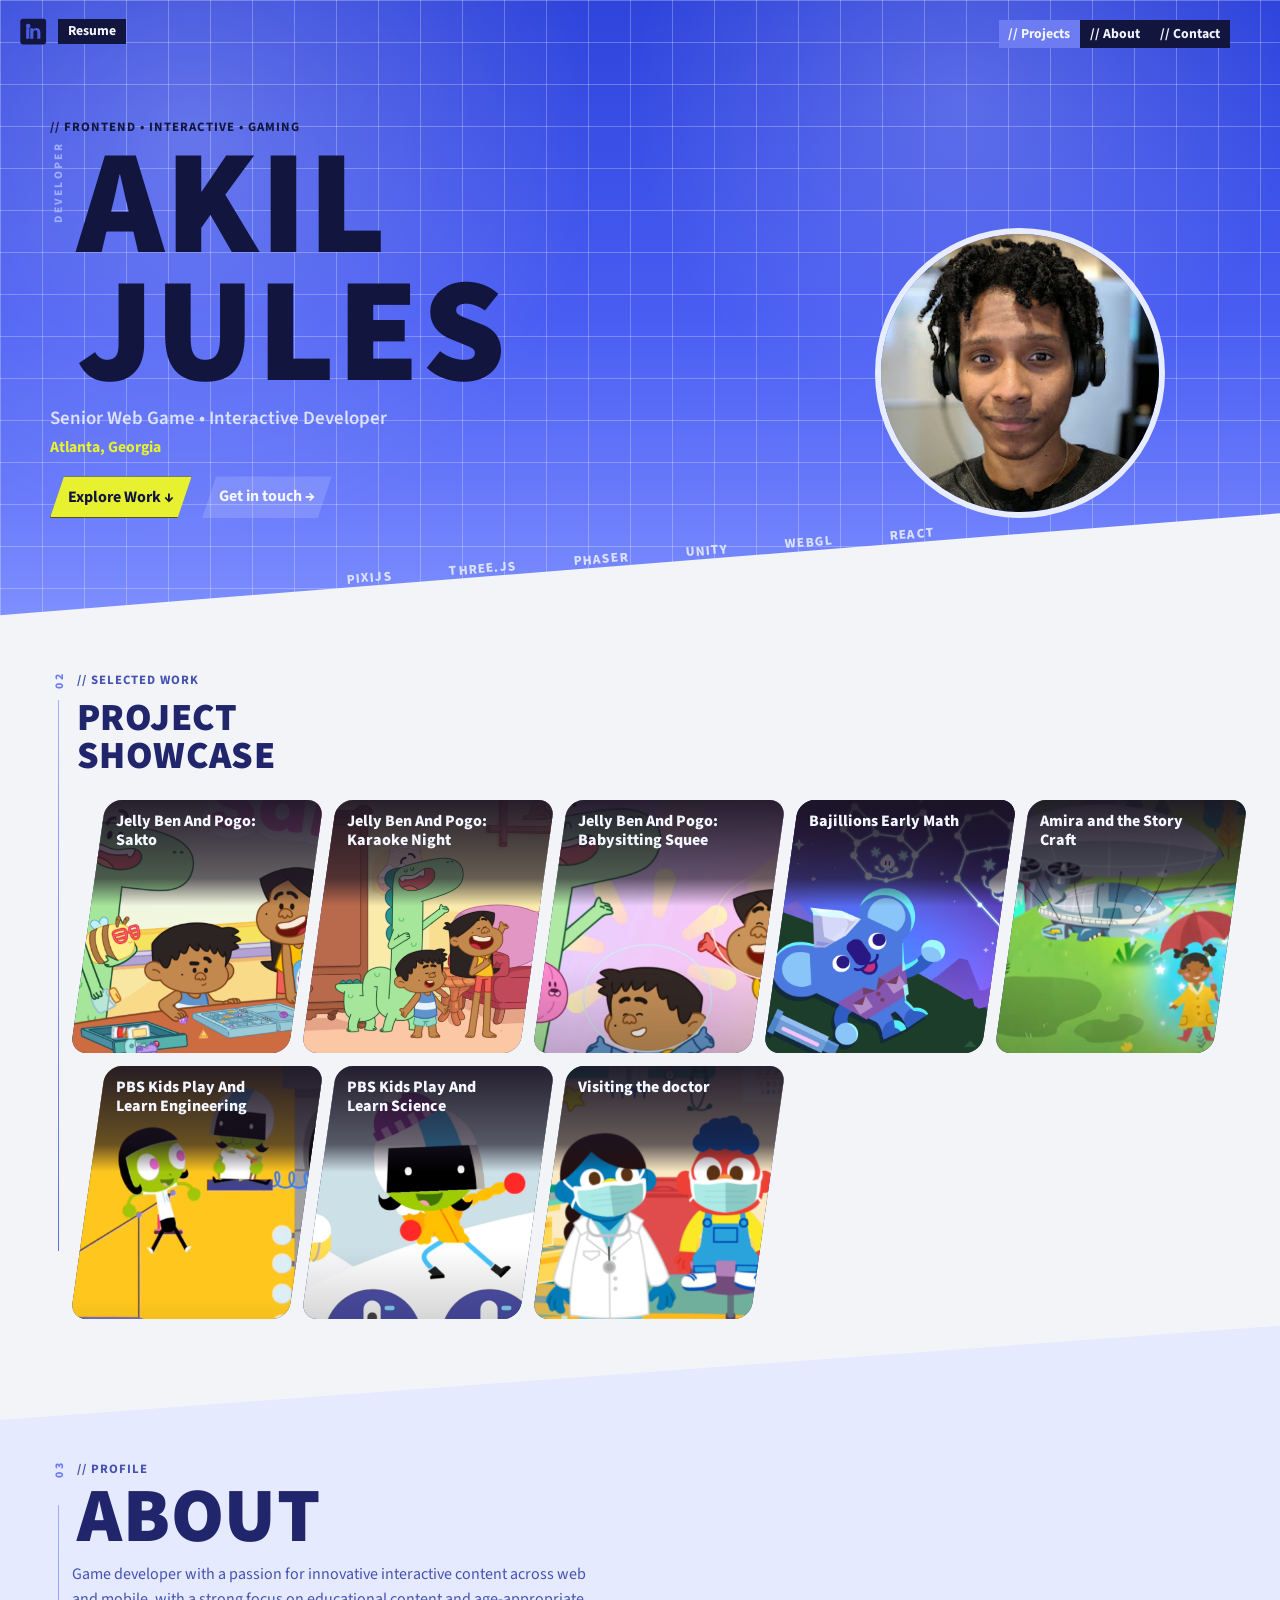
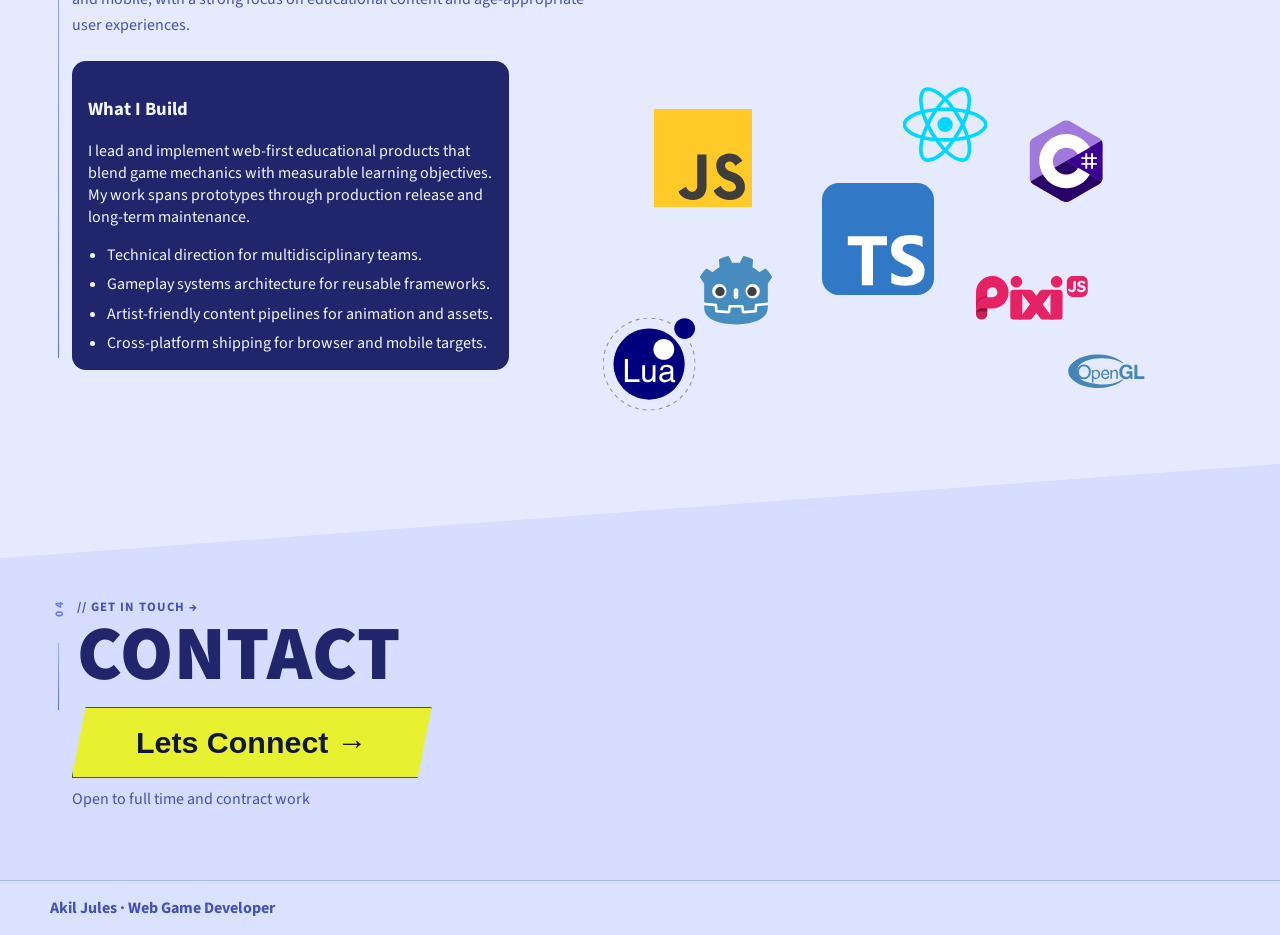
==== commit 6f6ebfa5: "updating copy" ====
--- a/index.html
+++ b/index.html
@@ -101,7 +101,7 @@
                         </h2>
                     </div>
                 </div>
-                <p class="page-intro">Game developer with a passion for innovative interactive content across web and mobile, with a strong focus on educational outcomes and age-appropriate user experiences.</p>
+                <p class="page-intro">Game developer with a passion for innovative interactive content across web and mobile, with a strong focus on educational content and age-appropriate user experiences.</p>
 
                 <section class="content-grid">
                     <article class="card">
